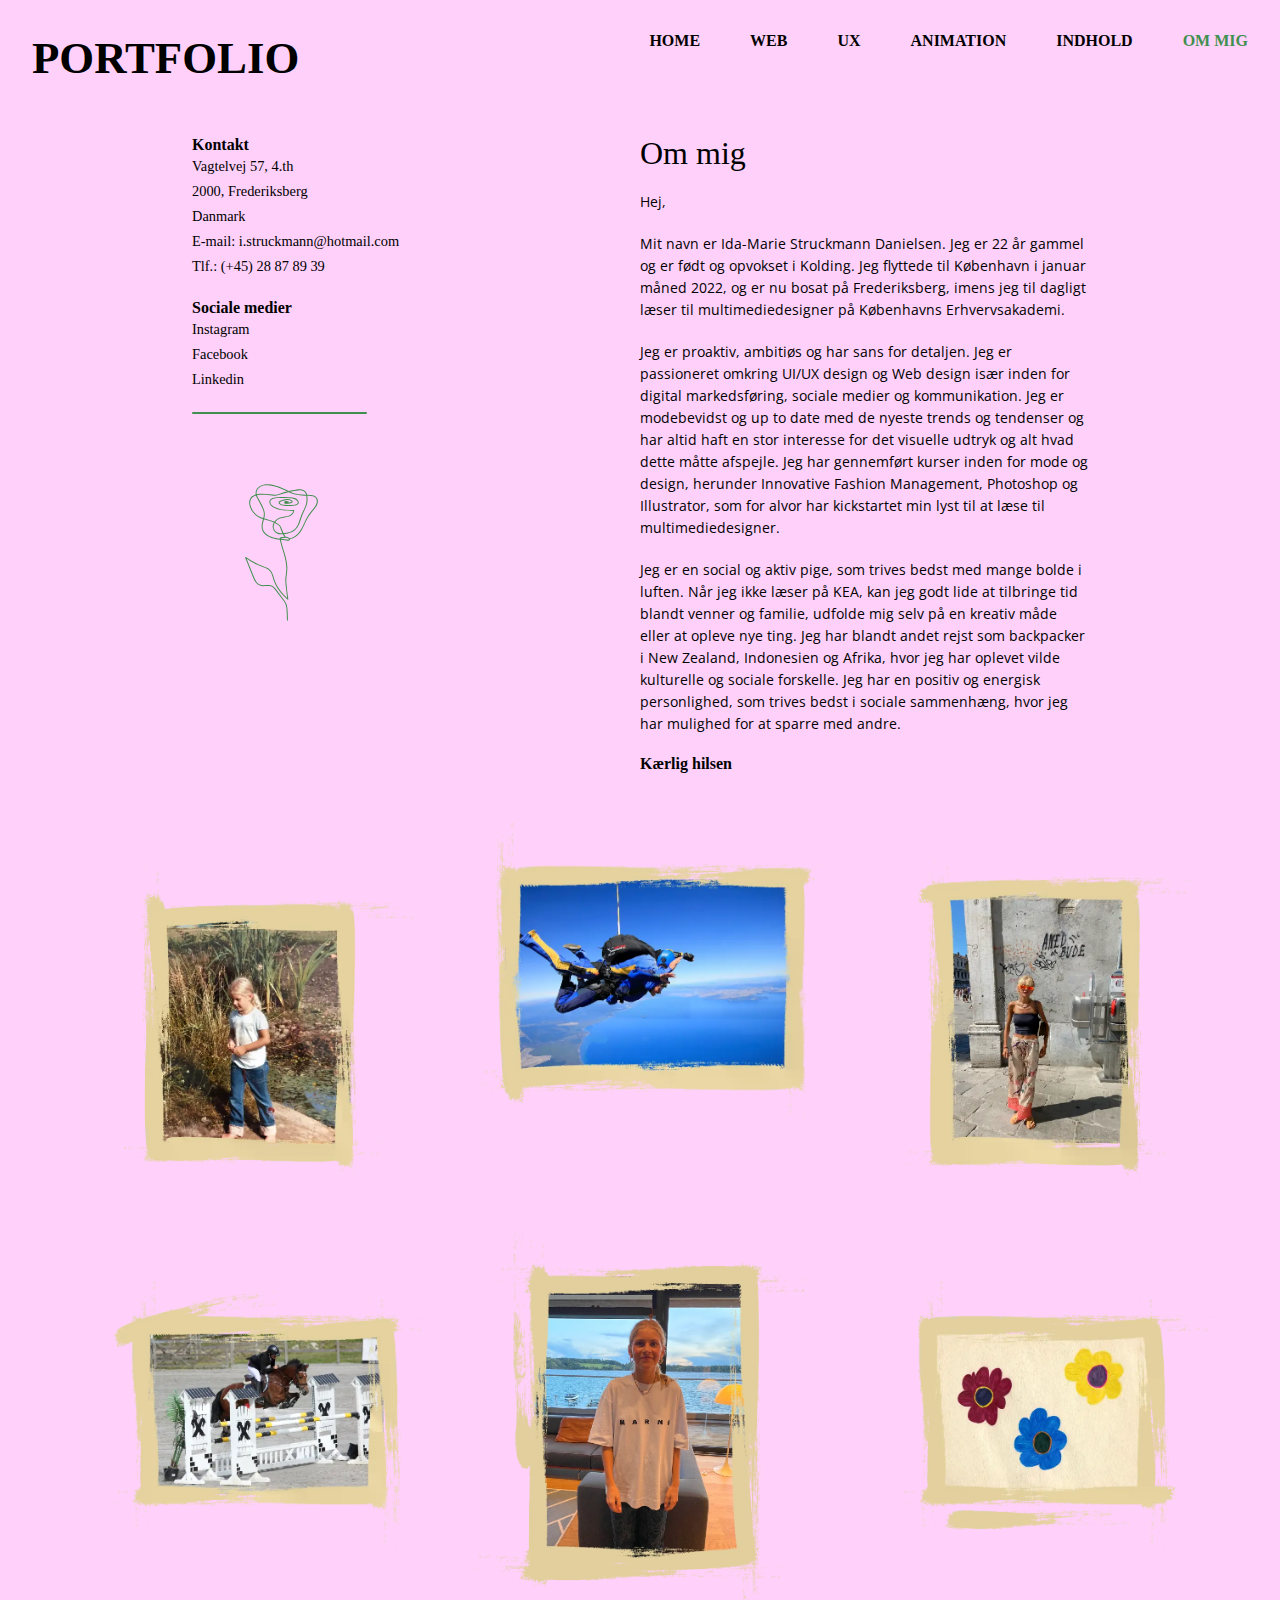
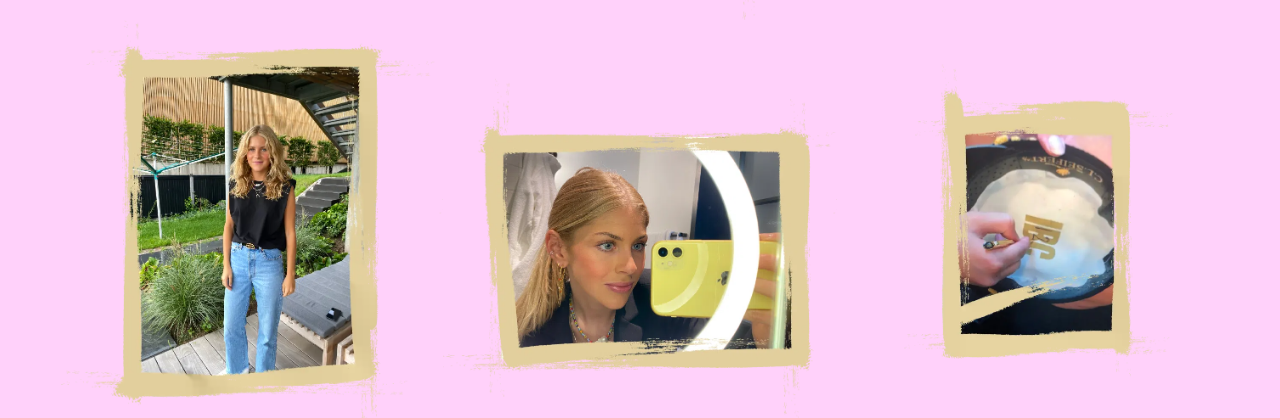
==== about.html @ a8d30352 "fredag aften" ====
<!DOCTYPE html>
<html lang="en">
  <head>
    <link rel="stylesheet" href="layout.css" />
    <meta charset="UTF-8" />
    <meta http-equiv="X-UA-Compatible" content="IE=edge" />
    <meta name="viewport" content="width=device-width, initial-scale=1.0" />
    <title>Portfolio</title>
    <link rel="icon" type="image/svg+xml" href="billeder/favicon.svg" />
    <link rel="preconnect" href="https://fonts.googleapis.com" />
    <link rel="preconnect" href="https://fonts.gstatic.com" crossorigin />
    <link href="https://fonts.googleapis.com/css2?family=Bad+Script&family=Coming+Soon&family=Open+Sans:wght@300;400;800&display=swap" rel="stylesheet" />
    <meta name="robots" content="noindex" />
  </head>
  <body class="baggrundsbillede">
    <header class="banner">
      <div class="logo">
        <a href="index.html">PORTFOLIO</a>
      </div>
      <nav class="main-menu">
        <button class="toggle-btn"><img src="billeder/burgermenu.svg" alt="burgermenu" /></button>
        <ul>
          <li class="active"><a href="index.html">HOME</a></li>
          <li><a href="web.html">WEB</a></li>
          <li><a href="ux.html">UX</a></li>
          <li><a href="animation.html">ANIMATION</a></li>
          <li><a href="indhold.html">INDHOLD</a></li>
          <li class="about"><a href="about.html">OM MIG</a></li>
        </ul>
      </nav>
    </header>
    <main>
      <div class="about_content">
        <div class="about-col">
          <h3>Kontakt</h3>
          <p>Vagtelvej 57, 4.th</p>
          <p>2000, Frederiksberg</p>
          <p>Danmark</p>
          <p>E-mail: i.struckmann@hotmail.com</p>
          <p>Tlf.: (+45) 28 87 89 39</p>
          <h3>Sociale medier</h3>
          <p class="sm"><a href="https://www.instagram.com/struckmann123/">Instagram</a></p>
          <p class="sm"><a href="https://www.facebook.com/idastruckmann">Facebook</a></p>
          <p class="sm"><a href="https://www.linkedin.com/in/ida-marie-struckmann-danielsen-393223113/">Linkedin</a></p>
          <div class="line2"></div>
          <img class="blomst" src="billeder/blomstsvg.svg" alt="flyver" />
        </div>
        <div class="col">
          <h1>Om mig</h1>
          <p>Hej,</p>
          <p>Mit navn er Ida-Marie Struckmann Danielsen. Jeg er 22 år gammel og er født og opvokset i Kolding. Jeg flyttede til København i januar måned 2022, og er nu bosat på Frederiksberg, imens jeg til dagligt læser til multimediedesigner på Københavns Erhvervsakademi.</p>
          <p>Jeg er proaktiv, ambitiøs og har sans for detaljen. Jeg er passioneret omkring UI/UX design og Web design især inden for digital markedsføring, sociale medier og kommunikation. Jeg er modebevidst og up to date med de nyeste trends og tendenser og har altid haft en stor interesse for det visuelle udtryk og alt hvad dette måtte afspejle. Jeg har gennemført kurser inden for mode og design, herunder Innovative Fashion Management, Photoshop og Illustrator, som for alvor har kickstartet min lyst til at læse til multimediedesigner.</p>
          <p>Jeg er en social og aktiv pige, som trives bedst med mange bolde i luften. Når jeg ikke læser på KEA, kan jeg godt lide at tilbringe tid blandt venner og familie, udfolde mig selv på en kreativ måde eller at opleve nye ting. Jeg har blandt andet rejst som backpacker i New Zealand, Indonesien og Afrika, hvor jeg har oplevet vilde kulturelle og sociale forskelle. Jeg har en positiv og energisk personlighed, som trives bedst i sociale sammenhæng, hvor jeg har mulighed for at sparre med andre.</p>
          <h3>Kærlig hilsen</h3>
        </div>
      </div>
      <div class="gallery">
        <img src="billeder/lille.webp" alt="flyver" />
        <img src="billeder/flyver.webp" alt="flyver" />
        <img src="billeder/venedig.webp" alt="flyver" />
        <img src="billeder/hest-1.webp" alt="flyver" />
        <img src="billeder/marni.webp" alt="flyver" />
        <img src="billeder/kreativ.webp" alt="flyver" />
        <img src="billeder/mig-1.webp" alt="flyver" />
        <img src="billeder/villa.webp" alt="flyver" />
        <img src="billeder/student.webp" alt="flyver" />
      </div>
    </main>
    <script src="script.js"></script>
  </body>
</html>
---- layout.css ----
* {
  all: unset;
  display: revert;
  cursor: revert;
  margin: 0;
  padding: 0;
  box-sizing: border-box;
}
@font-face {
  font-family: "Coming Soon", cursive;
  src: url(fonts/ComingSoon-Regular.ttf);
}
@font-face {
  font-family: "Bad Script", cursive;
  src: url(fonts/BadScript-Regular.ttf);
}
@font-face {
  font-family: "Open Sans", sans-serif;
  src: url(fonts/OpenSans-VariableFont_wdth\wght.ttf);
}
html {
  --primary-color: #ffd1fa;
  --secondary-color: #418f4e;
  --hover-color: #ff8c00;
}

h1 {
  font-family: "Coming Soon", cursive;
  font-size: 2rem;
  line-height: 35px;
  margin-bottom: 20px;
  margin-top: 20px;
}
h2 {
  margin-top: 10px;
  font-family: "Coming Soon", cursive;
  font-weight: 800;
  font-size: 1.2rem;
}
h3 {
  font-family: "Coming Soon", cursive;
  font-size: 1rem;
  font-weight: 600;
  margin-top: 20px;
}
p {
  font-family: open sans;
  font-size: 0.9rem;
  line-height: 22px;
  font-family: "Open Sans", sans-serif;
}
.link {
  font-family: "Coming Soon", cursive;
  font-size: 1rem;
  font-weight: 700;
  color: var(--secondary-color);
}
.line2 {
  background: var(--secondary-color);
  margin: 20px 0px 25px;
  width: 175px;
  height: 2px;
  border-radius: 1px;
}
.link a:hover {
  color: var(--hover-color);
  padding-left: 5px;
}

/*----------------------------- header --------------------------- */
a {
  text-decoration: none;
}
.sm a:hover {
  color: var(--hover-color);
  padding-left: 5px;
}
ul {
  list-style: none;
  color: black;
}

.logo {
  font-size: 2.8rem;
}

.banner {
  padding: 2rem;

  /* 1. Få elementerne til at stå ved siden af hinanden og brug justify-content til at skubbe dem væk fra hinanden */
  display: flex;
  flex-wrap: wrap;
  justify-content: space-between;
  color: black;
  font-family: "Coming Soon", cursive;
  font-weight: 800;
}

.logo a:hover {
  color: var(--hover-color);
  padding-left: 5px;
}
.main-menu ul li a:hover {
  color: var(--hover-color);
  padding-left: 5px;
}

.main-menu ul {
  list-style: none;
  padding: 0;

  /* 2. Få elementerne til at stå ved siden af hinanden */
  display: flex;
  gap: 50px;
  justify-content: end;
}

/* burgermenu */
.toggle-btn {
  background: transparent;
  border: none;
  min-width: 44px;
  min-height: 44px;
  font-size: 1.1rem;
  cursor: pointer;

  display: none; /* Skjul knappen som standard */
}
/* baggrunde */
.forsidebillede {
  /* background-color: #ffd1fa; */
  background-image: url(billeder/nybaggrund2.svg);
  background-size: cover;
  background-position: 50% 20%;
}
.baggrundsbillede {
  background-color: var(--primary-color);
  /* background-image: url(billeder/nybaggrund2.webp); */
  background-size: cover;
}
/*----------------------------- forside--------------------------- */
.forside-content {
  font-family: "Coming Soon", cursive;
  /* width: 100vw;
  height: 100vh; */
  /* background-image: url(flyver.JPG); */
  background-position: 63% 20%;
  background-size: cover;
  padding-top: 400px;
  padding-left: 20px;
}
.forside-content {
  color: black;
  text-align: left;
}
.forside-content h3 {
  font-size: 4vmin;
}
.line {
  width: 150px;
  height: 2px;
  background: var(--secondary-color);
  margin: 14px 0px 14px;
  border-radius: 3px;
}
.forside-content h2 {
  font-size: 7vmin;
}
.about {
  border-radius: 30px;
  color: var(--secondary-color);
  font-weight: bolder;
}

@media (max-width: 650px) {
  .toggle-btn {
    display: block; /* Vis knappen, når viewporten maksimalt er 600px */
  }

  .main-menu {
    display: contents; /* Fjern ".main-menu"-boksen fra ligningen, når viewporten maksimalt er 600px, men behold børnene, så disse deltager i flex-kontekten */
  }

  .main-menu ul {
    display: none; /* Fjern menu-listen som standard */
  }

  .main-menu.shown ul {
    /* Vis menu-listen, når klassen ".shown" er til stede */
    gap: 5px;
    border-top: 2px solid var(--secondary-color);
    padding-top: 1rem;
    display: flex;
    flex: 1 1 100%;
    flex-flow: column;
  }
}
/*----------------------------- om mig --------------------------- */

.about_content {
  display: grid;
  grid-template-columns: 1fr 1fr;
  max-width: 70%;
  margin: 0 auto;
  /* margin: 20px 500px 20px 400px; */
}

.about_content p {
  max-width: 60ch;
  margin-bottom: 20px;
}

.about-col p {
  margin-bottom: 0px;
  font-family: coming soon;
  font-size: 0.9rem;
  line-height: 25px;
}

img {
  width: 100%;
  height: auto;
  display: block;
  /* border-radius: 10px; */
  /* border: 7px solid white; */
}

/* om mig øverste tekst */
@media (max-width: 800px) {
  .about_content {
    display: grid;
    grid-template-columns: 1fr;
    gap: 1.5rem;
  }
  .about_grid {
    grid-column: 2/3;
  }
  .about_content h1 {
    font-size: 1.8rem;
    font-weight: 600;
  }
  .about_content p {
    font-size: 1rem;
    line-height: 25px;
  }
}

/*----------------------------- web side --------------------------- */
.web-container {
  display: grid;
  grid-template-columns: 1fr 2fr 1.2fr;
  gap: 50px;
}

.web-content {
  grid-column: 2/3;
}

.web-container p {
  margin-top: 20px;
}
.grid-container-web {
  position: absolute;
  justify-content: center;
  align-items: center;
  margin-top: 30px;
  padding-bottom: 70px;
  width: 100vw;
  display: grid;
  grid-template-columns: repeat(auto-fill, minmax(300px, 350px));
  gap: 30px;
}
.grid-container-web img {
  width: 300px;
  /* object-fit: cover; */
  object-position: center;
  border: 5px solid white;
}

@media (max-width: 900px) {
  .web-container {
    display: grid;
    grid-template-columns: 1fr;
    margin: auto 50px;
    line-height: 25px;
    gap: 30px;
  }
}

/*----------------------- UX galleri ------------------- */

.grid-container {
  position: absolute;
  justify-content: center;
  align-items: center;
  margin-top: 50px;
  padding-bottom: 70px;
  width: 100vw;
  display: grid;
  grid-template-columns: repeat(auto-fill, minmax(300px, 350px));
  column-gap: 30px;
  row-gap: 30px;
}
.grid-container img {
  width: 300px;
  height: 250px;
  /* object-fit: cover; */
  object-position: center;
  border: 5px solid white;
}

/*----------------------- om mig galleri ------------------- */

.gallery {
  grid-template-columns: 1fr 1fr 1fr;
  --row-height: 300px;
  box-sizing: border-box;
  display: grid;
  grid-template-columns: 1fr 1fr 1fr;
  margin-top: 50px;
  margin-left: 50px;
  margin-right: 50px;
}
.gallery > img {
  width: 100%;
  height: auto;
  /* object-fit: cover; */
}

/* billede galleri - alt under 800px */
@media screen and (max-width: 800px) {
  .gallery {
    grid-template-columns: 1fr;
    margin-bottom: 50px;
  }
}

/*----------------------- animation side  ------------------- */
.animation-container {
  display: grid;
  grid-template-columns: 1fr 2fr 1.2fr;
  gap: 50px;
}

.animation-content {
  grid-column: 2/3;
  margin-bottom: 25px;
}

.animation-content img {
  margin-top: 25px;
  border: 5px solid white;
}
.animation-container p {
  margin-top: 15px;
}

@media (max-width: 900px) {
  .animation-container {
    display: grid;
    grid-template-columns: 1fr;
    margin: auto 30px;
    line-height: 25px;
    gap: 30px;
  }
}

/*------------------------------ footer  ------------------------- */
.footer-basic {
  padding: 20px 0;
}

.footer-basic .copyright {
  margin-top: 15px;
  text-align: center;
  font-size: 13px;
  color: rgb(0, 0, 0);
  margin-bottom: 0;
}

.blomst {
  width: 40%;
  aspect-ratio: 4/5;
}

/* #blomst_container {
  width: 20%;
  aspect-ratio: 4/5;
  position: absolute;
  top: 200px;
  left: 392px;
}
#blomst_sprite {
  background-image: url(billeder/favicon1.svg);
  background-size: cover;
  width: 100%;
  height: 100%;
}
.rotation {
  animation-name: rotation_kf;
  animation-duration: 25s;
  animation-iteration-count: infinite;
  animation-timing-function: linear;
}
@keyframes rotation_kf {
  0% {
    transform: rotate(0deg);
  }
  100% {
    transform: rotate(360deg);
  }
} */
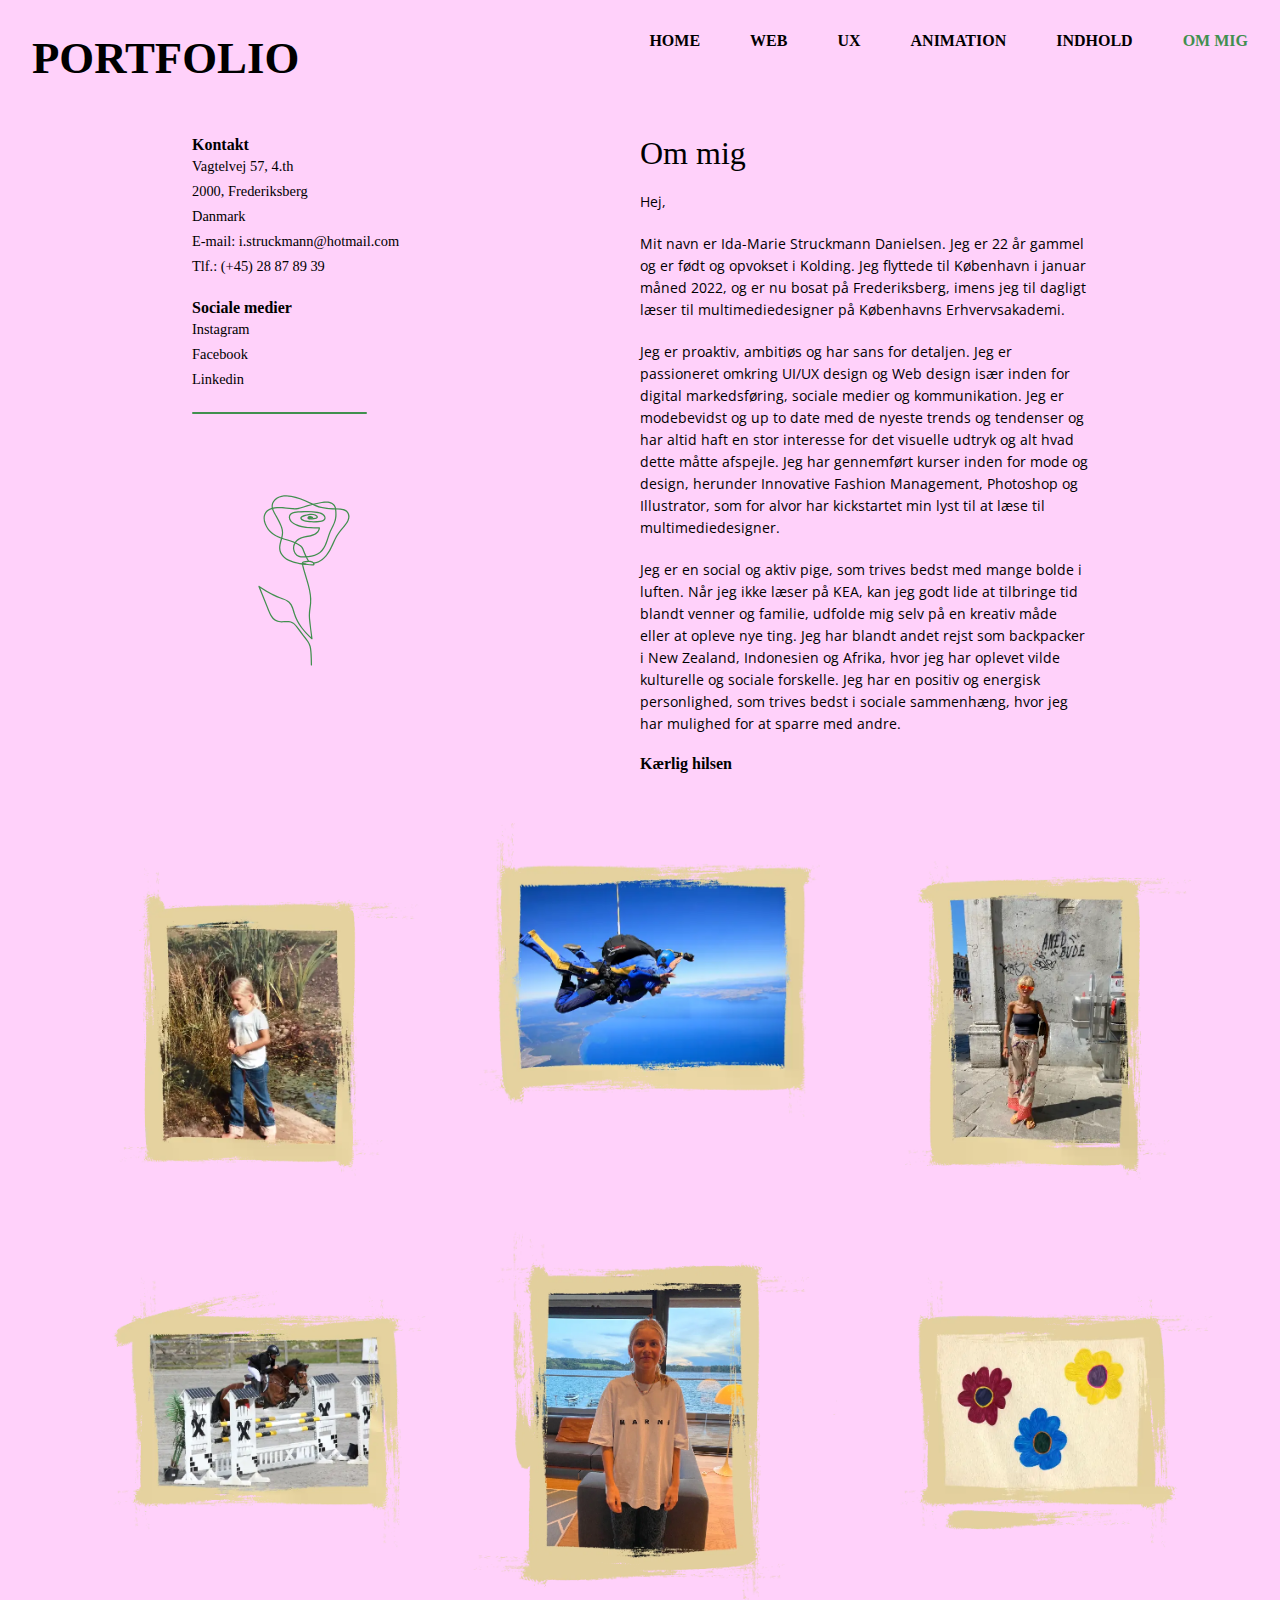
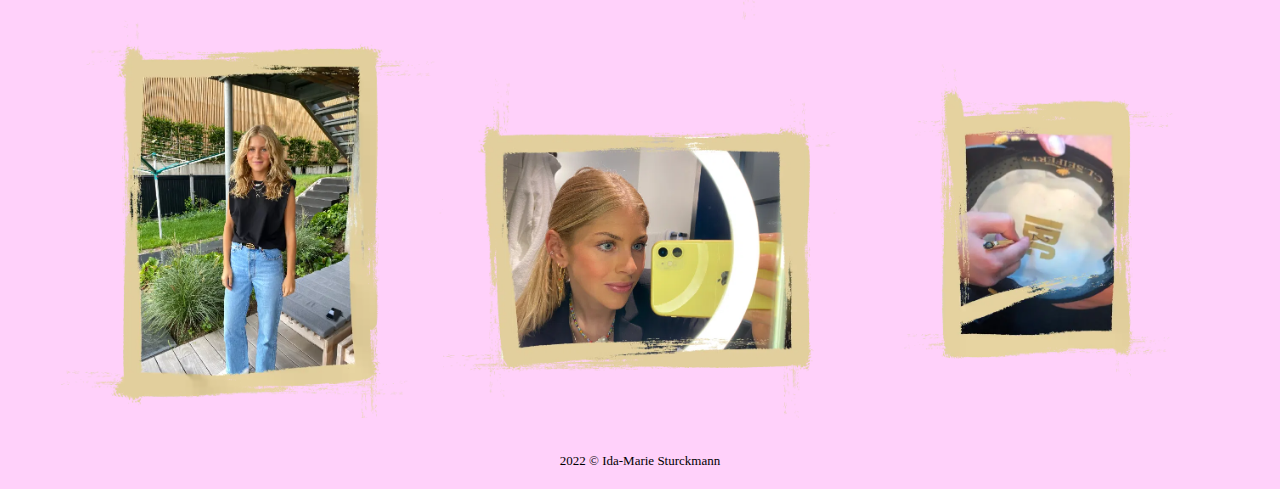
==== commit fc74b765: "lørdag middag" ====
--- a/about.html
+++ b/about.html
@@ -1,5 +1,5 @@
 <!DOCTYPE html>
-<html lang="en">
+<html lang="da">
   <head>
     <link rel="stylesheet" href="layout.css" />
     <meta charset="UTF-8" />
@@ -43,7 +43,7 @@
           <p class="sm"><a href="https://www.facebook.com/idastruckmann">Facebook</a></p>
           <p class="sm"><a href="https://www.linkedin.com/in/ida-marie-struckmann-danielsen-393223113/">Linkedin</a></p>
           <div class="line2"></div>
-          <img class="blomst" src="billeder/blomstsvg.svg" alt="flyver" />
+          <img class="blomst" src="billeder/blomstsvg.svg" alt="tegnet grøn rose" />
         </div>
         <div class="col">
           <h1>Om mig</h1>
@@ -66,6 +66,7 @@
         <img src="billeder/student.webp" alt="flyver" />
       </div>
     </main>
+    <footer>2022 © Ida-Marie Sturckmann</footer>
     <script src="script.js"></script>
   </body>
 </html>
--- a/layout.css
+++ b/layout.css
@@ -102,7 +102,7 @@
 }
 .main-menu ul li a:hover {
   color: var(--hover-color);
-  padding-left: 5px;
+  text-decoration: underline;
 }
 
 .main-menu ul {
@@ -259,8 +259,14 @@
 .web-container p {
   margin-top: 20px;
 }
+
+.web-content img {
+  border: 7px solid white;
+  margin-top: 30px;
+}
+
 .grid-container-web {
-  position: absolute;
+  /* position: absolute; */
   justify-content: center;
   align-items: center;
   margin-top: 30px;
@@ -366,11 +372,8 @@
 }
 
 /*------------------------------ footer  ------------------------- */
-.footer-basic {
+footer {
   padding: 20px 0;
-}
-
-.footer-basic .copyright {
   margin-top: 15px;
   text-align: center;
   font-size: 13px;
@@ -379,8 +382,7 @@
 }
 
 .blomst {
-  width: 40%;
-  aspect-ratio: 4/5;
+  width: 50%;
 }
 
 /* #blomst_container {
@@ -410,3 +412,17 @@
     transform: rotate(360deg);
   }
 } */
+figure {
+  display: flex;
+  flex-flow: column;
+  padding: 5px;
+  margin: auto;
+}
+
+figcaption {
+  background-color: white;
+  color: black;
+  font: italic smaller sans-serif;
+  padding: 5px;
+  text-align: center;
+}
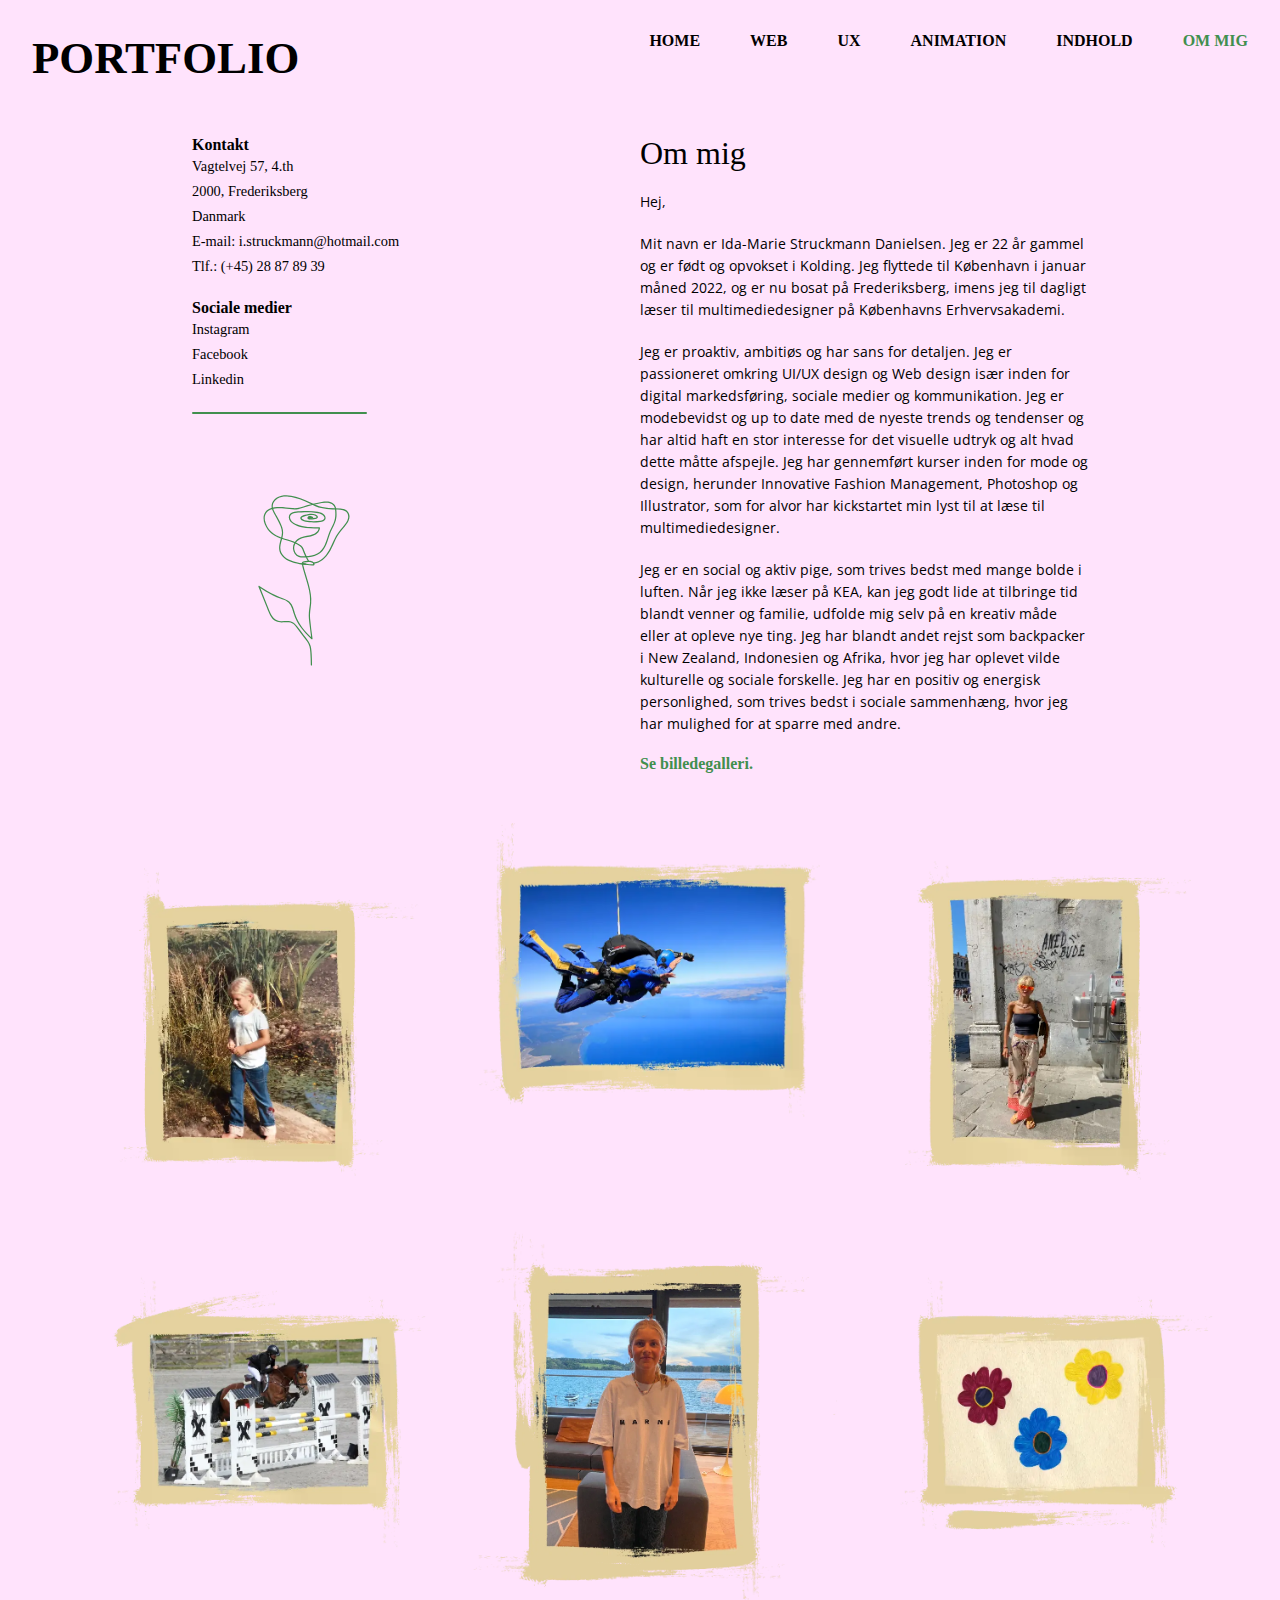
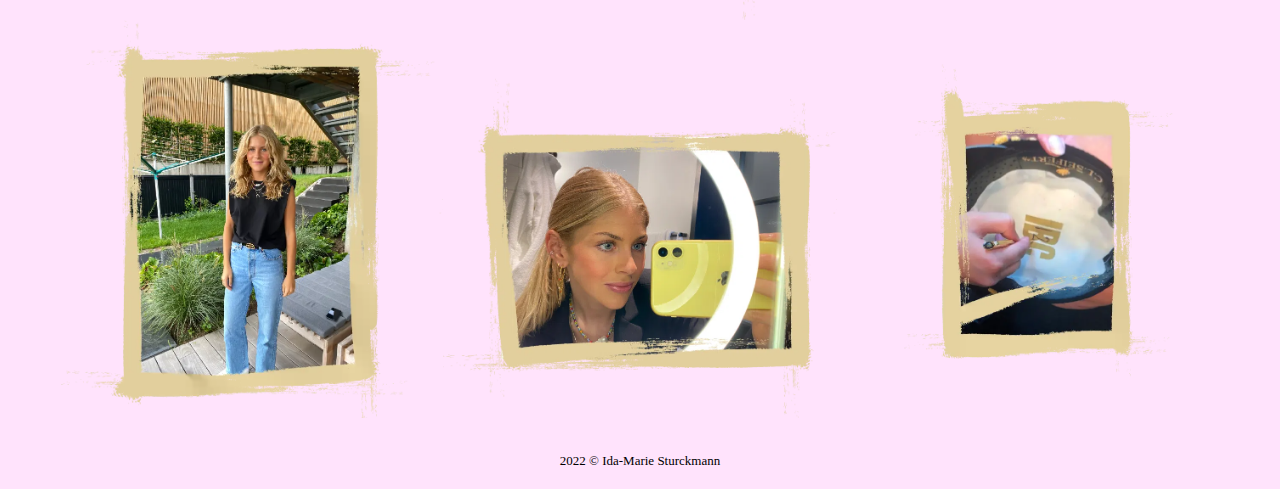
==== commit 6d5f1ab9: "søndag aften" ====
--- a/about.html
+++ b/about.html
@@ -51,20 +51,23 @@
           <p>Mit navn er Ida-Marie Struckmann Danielsen. Jeg er 22 år gammel og er født og opvokset i Kolding. Jeg flyttede til København i januar måned 2022, og er nu bosat på Frederiksberg, imens jeg til dagligt læser til multimediedesigner på Københavns Erhvervsakademi.</p>
           <p>Jeg er proaktiv, ambitiøs og har sans for detaljen. Jeg er passioneret omkring UI/UX design og Web design især inden for digital markedsføring, sociale medier og kommunikation. Jeg er modebevidst og up to date med de nyeste trends og tendenser og har altid haft en stor interesse for det visuelle udtryk og alt hvad dette måtte afspejle. Jeg har gennemført kurser inden for mode og design, herunder Innovative Fashion Management, Photoshop og Illustrator, som for alvor har kickstartet min lyst til at læse til multimediedesigner.</p>
           <p>Jeg er en social og aktiv pige, som trives bedst med mange bolde i luften. Når jeg ikke læser på KEA, kan jeg godt lide at tilbringe tid blandt venner og familie, udfolde mig selv på en kreativ måde eller at opleve nye ting. Jeg har blandt andet rejst som backpacker i New Zealand, Indonesien og Afrika, hvor jeg har oplevet vilde kulturelle og sociale forskelle. Jeg har en positiv og energisk personlighed, som trives bedst i sociale sammenhæng, hvor jeg har mulighed for at sparre med andre.</p>
-          <h3>Kærlig hilsen</h3>
+
+          <a href="#gallery_example"><h3 class="link">Se billedegalleri.</h3></a>
         </div>
       </div>
-      <div class="gallery">
-        <img src="billeder/lille.webp" alt="flyver" />
-        <img src="billeder/flyver.webp" alt="flyver" />
-        <img src="billeder/venedig.webp" alt="flyver" />
-        <img src="billeder/hest-1.webp" alt="flyver" />
-        <img src="billeder/marni.webp" alt="flyver" />
-        <img src="billeder/kreativ.webp" alt="flyver" />
-        <img src="billeder/mig-1.webp" alt="flyver" />
-        <img src="billeder/villa.webp" alt="flyver" />
-        <img src="billeder/student.webp" alt="flyver" />
-      </div>
+      <a id="gallery_example">
+        <div class="gallery">
+          <img src="billeder/lille.webp" alt="flyver" />
+          <img src="billeder/flyver.webp" alt="flyver" />
+          <img src="billeder/venedig.webp" alt="flyver" />
+          <img src="billeder/hest-1.webp" alt="flyver" />
+          <img src="billeder/marni.webp" alt="flyver" />
+          <img src="billeder/kreativ.webp" alt="flyver" />
+          <img src="billeder/mig-1.webp" alt="flyver" />
+          <img src="billeder/villa.webp" alt="flyver" />
+          <img src="billeder/student.webp" alt="flyver" />
+        </div>
+      </a>
     </main>
     <footer>2022 © Ida-Marie Sturckmann</footer>
     <script src="script.js"></script>
--- a/layout.css
+++ b/layout.css
@@ -19,7 +19,7 @@
   src: url(fonts/OpenSans-VariableFont_wdth\wght.ttf);
 }
 html {
-  --primary-color: #ffd1fa;
+  --primary-color: #ffe3fc;
   --secondary-color: #418f4e;
   --hover-color: #ff8c00;
 }
@@ -64,7 +64,7 @@
 }
 .link a:hover {
   color: var(--hover-color);
-  padding-left: 5px;
+  font-size: 1.1rem;
 }
 
 /*----------------------------- header --------------------------- */
@@ -96,19 +96,22 @@
   font-weight: 800;
 }
 
+.about:hover {
+  color: var(--hover-color);
+  font-size: 1.1rem;
+}
 .logo a:hover {
   color: var(--hover-color);
   padding-left: 5px;
 }
 .main-menu ul li a:hover {
   color: var(--hover-color);
-  text-decoration: underline;
+  font-size: 1.1rem;
 }
 
 .main-menu ul {
   list-style: none;
   padding: 0;
-
   /* 2. Få elementerne til at stå ved siden af hinanden */
   display: flex;
   gap: 50px;
@@ -123,13 +126,12 @@
   min-height: 44px;
   font-size: 1.1rem;
   cursor: pointer;
-
   display: none; /* Skjul knappen som standard */
 }
-/* baggrunde */
+/* ------------baggrunde-------------------- */
 .forsidebillede {
   /* background-color: #ffd1fa; */
-  background-image: url(billeder/nybaggrund2.svg);
+  background-image: url(billeder/SVG/nyforsidebillede2.svg);
   background-size: cover;
   background-position: 50% 20%;
 }
@@ -138,6 +140,22 @@
   /* background-image: url(billeder/nybaggrund2.webp); */
   background-size: cover;
 }
+
+figure {
+  display: flex;
+  flex-flow: column;
+  padding: 5px;
+  margin: auto;
+}
+
+figcaption {
+  background-color: white;
+  color: black;
+  font: italic smaller sans-serif;
+  padding: 5px;
+  text-align: center;
+}
+
 /*----------------------------- forside--------------------------- */
 .forside-content {
   font-family: "Coming Soon", cursive;
@@ -158,7 +176,7 @@
 }
 .line {
   width: 150px;
-  height: 2px;
+  height: 3px;
   background: var(--secondary-color);
   margin: 14px 0px 14px;
   border-radius: 3px;
@@ -195,55 +213,6 @@
     flex-flow: column;
   }
 }
-/*----------------------------- om mig --------------------------- */
-
-.about_content {
-  display: grid;
-  grid-template-columns: 1fr 1fr;
-  max-width: 70%;
-  margin: 0 auto;
-  /* margin: 20px 500px 20px 400px; */
-}
-
-.about_content p {
-  max-width: 60ch;
-  margin-bottom: 20px;
-}
-
-.about-col p {
-  margin-bottom: 0px;
-  font-family: coming soon;
-  font-size: 0.9rem;
-  line-height: 25px;
-}
-
-img {
-  width: 100%;
-  height: auto;
-  display: block;
-  /* border-radius: 10px; */
-  /* border: 7px solid white; */
-}
-
-/* om mig øverste tekst */
-@media (max-width: 800px) {
-  .about_content {
-    display: grid;
-    grid-template-columns: 1fr;
-    gap: 1.5rem;
-  }
-  .about_grid {
-    grid-column: 2/3;
-  }
-  .about_content h1 {
-    font-size: 1.8rem;
-    font-weight: 600;
-  }
-  .about_content p {
-    font-size: 1rem;
-    line-height: 25px;
-  }
-}
 
 /*----------------------------- web side --------------------------- */
 .web-container {
@@ -258,6 +227,7 @@
 
 .web-container p {
   margin-top: 20px;
+  /* max-width: 65ch; */
 }
 
 .web-content img {
@@ -273,17 +243,17 @@
   padding-bottom: 70px;
   width: 100vw;
   display: grid;
-  grid-template-columns: repeat(auto-fill, minmax(300px, 350px));
-  gap: 30px;
+  grid-template-columns: repeat(auto-fill, minmax(300px, 450px));
+  row-gap: 30px;
 }
 .grid-container-web img {
-  width: 300px;
+  width: 400px;
   /* object-fit: cover; */
   object-position: center;
   border: 5px solid white;
 }
 
-@media (max-width: 900px) {
+@media (max-width: 800px) {
   .web-container {
     display: grid;
     grid-template-columns: 1fr;
@@ -295,15 +265,46 @@
 
 /*----------------------- UX galleri ------------------- */
 
+.ux_container {
+  display: grid;
+  grid-template-columns: 1fr 1fr;
+  gap: 30px;
+  padding: 0px 100px 0px 95px;
+}
+
+.ux_container h1 {
+  margin-bottom: -30px;
+}
+
+.ux_container p {
+  margin-top: 20px;
+  max-width: 60ch;
+}
+
+@media (max-width: 800px) {
+  .ux_container {
+    display: grid;
+    grid-template-columns: 1fr;
+    line-height: 25px;
+  }
+  .ux_container p {
+    margin-top: 10px;
+    margin-top: 10px;
+    max-width: 60ch;
+  }
+  .item4 {
+    margin-top: -20px;
+  }
+}
+/* billeder UX */
 .grid-container {
-  position: absolute;
   justify-content: center;
   align-items: center;
   margin-top: 50px;
   padding-bottom: 70px;
   width: 100vw;
   display: grid;
-  grid-template-columns: repeat(auto-fill, minmax(300px, 350px));
+  grid-template-columns: repeat(auto-fill, minmax(300px, 450px));
   column-gap: 30px;
   row-gap: 30px;
 }
@@ -315,14 +316,124 @@
   border: 5px solid white;
 }
 
-/*----------------------- om mig galleri ------------------- */
+/*----------------------- animation side  ------------------- */
+.animation-container {
+  display: grid;
+  grid-template-columns: 1fr 2fr 1.2fr;
+  gap: 50px;
+}
+
+.animation-content {
+  grid-column: 2/3;
+  margin-bottom: 25px;
+}
+
+.animation-content img {
+  margin-top: 25px;
+  border: 5px solid white;
+}
+.animation-container p {
+  margin-top: 20px;
+  max-width: 65ch;
+}
+
+@media (max-width: 800px) {
+  .animation-container {
+    display: grid;
+    grid-template-columns: 1fr;
+    margin: auto 50px;
+    line-height: 25px;
+    gap: 30px;
+  }
+}
+
+/*------------------------------ indhold  ------------------------- */
+.indhold_container {
+  display: grid;
+  grid-template-columns: 1fr 1fr;
+  gap: 30px;
+  padding: 0px 100px 0px 95px;
+}
+
+.indhold_container h1 {
+  margin-bottom: -30px;
+}
+
+.indhold_container p {
+  margin-top: 20px;
+  max-width: 60ch;
+}
+
+@media (max-width: 800px) {
+  .indhold_container {
+    display: grid;
+    grid-template-columns: 1fr;
+    line-height: 25px;
+  }
+  .indhold_container p {
+    margin-top: 10px;
+    margin-top: 10px;
+    max-width: 60ch;
+  }
+  .grid4 {
+    margin-top: -20px;
+  }
+}
+
+/*----------------------------- om mig --------------------------- */
+
+.about_content {
+  display: grid;
+  grid-template-columns: 1fr 1fr;
+  max-width: 70%;
+  margin: 0 auto;
+  /* margin: 20px 500px 20px 400px; */
+}
+
+.about_content p {
+  max-width: 60ch;
+  margin-bottom: 20px;
+}
+
+.about-col p {
+  margin-bottom: 0px;
+  font-family: coming soon;
+  font-size: 0.9rem;
+  line-height: 25px;
+}
+
+img {
+  width: 100%;
+  height: auto;
+  display: block;
+}
+
+/* om mig øverste tekst */
+@media (max-width: 800px) {
+  .about_content {
+    display: grid;
+    grid-template-columns: 1fr;
+    gap: 1.5rem;
+  }
+  .about_grid {
+    grid-column: 2/3;
+  }
+  .about_content h1 {
+    font-size: 1.8rem;
+    font-weight: 600;
+  }
+  .about_content p {
+    font-size: 1rem;
+    line-height: 25px;
+  }
+}
+/*om mig galleri*/
 
 .gallery {
   grid-template-columns: 1fr 1fr 1fr;
   --row-height: 300px;
   box-sizing: border-box;
   display: grid;
-  grid-template-columns: 1fr 1fr 1fr;
   margin-top: 50px;
   margin-left: 50px;
   margin-right: 50px;
@@ -338,36 +449,6 @@
   .gallery {
     grid-template-columns: 1fr;
     margin-bottom: 50px;
-  }
-}
-
-/*----------------------- animation side  ------------------- */
-.animation-container {
-  display: grid;
-  grid-template-columns: 1fr 2fr 1.2fr;
-  gap: 50px;
-}
-
-.animation-content {
-  grid-column: 2/3;
-  margin-bottom: 25px;
-}
-
-.animation-content img {
-  margin-top: 25px;
-  border: 5px solid white;
-}
-.animation-container p {
-  margin-top: 15px;
-}
-
-@media (max-width: 900px) {
-  .animation-container {
-    display: grid;
-    grid-template-columns: 1fr;
-    margin: auto 30px;
-    line-height: 25px;
-    gap: 30px;
   }
 }
 
@@ -412,17 +493,3 @@
     transform: rotate(360deg);
   }
 } */
-figure {
-  display: flex;
-  flex-flow: column;
-  padding: 5px;
-  margin: auto;
-}
-
-figcaption {
-  background-color: white;
-  color: black;
-  font: italic smaller sans-serif;
-  padding: 5px;
-  text-align: center;
-}
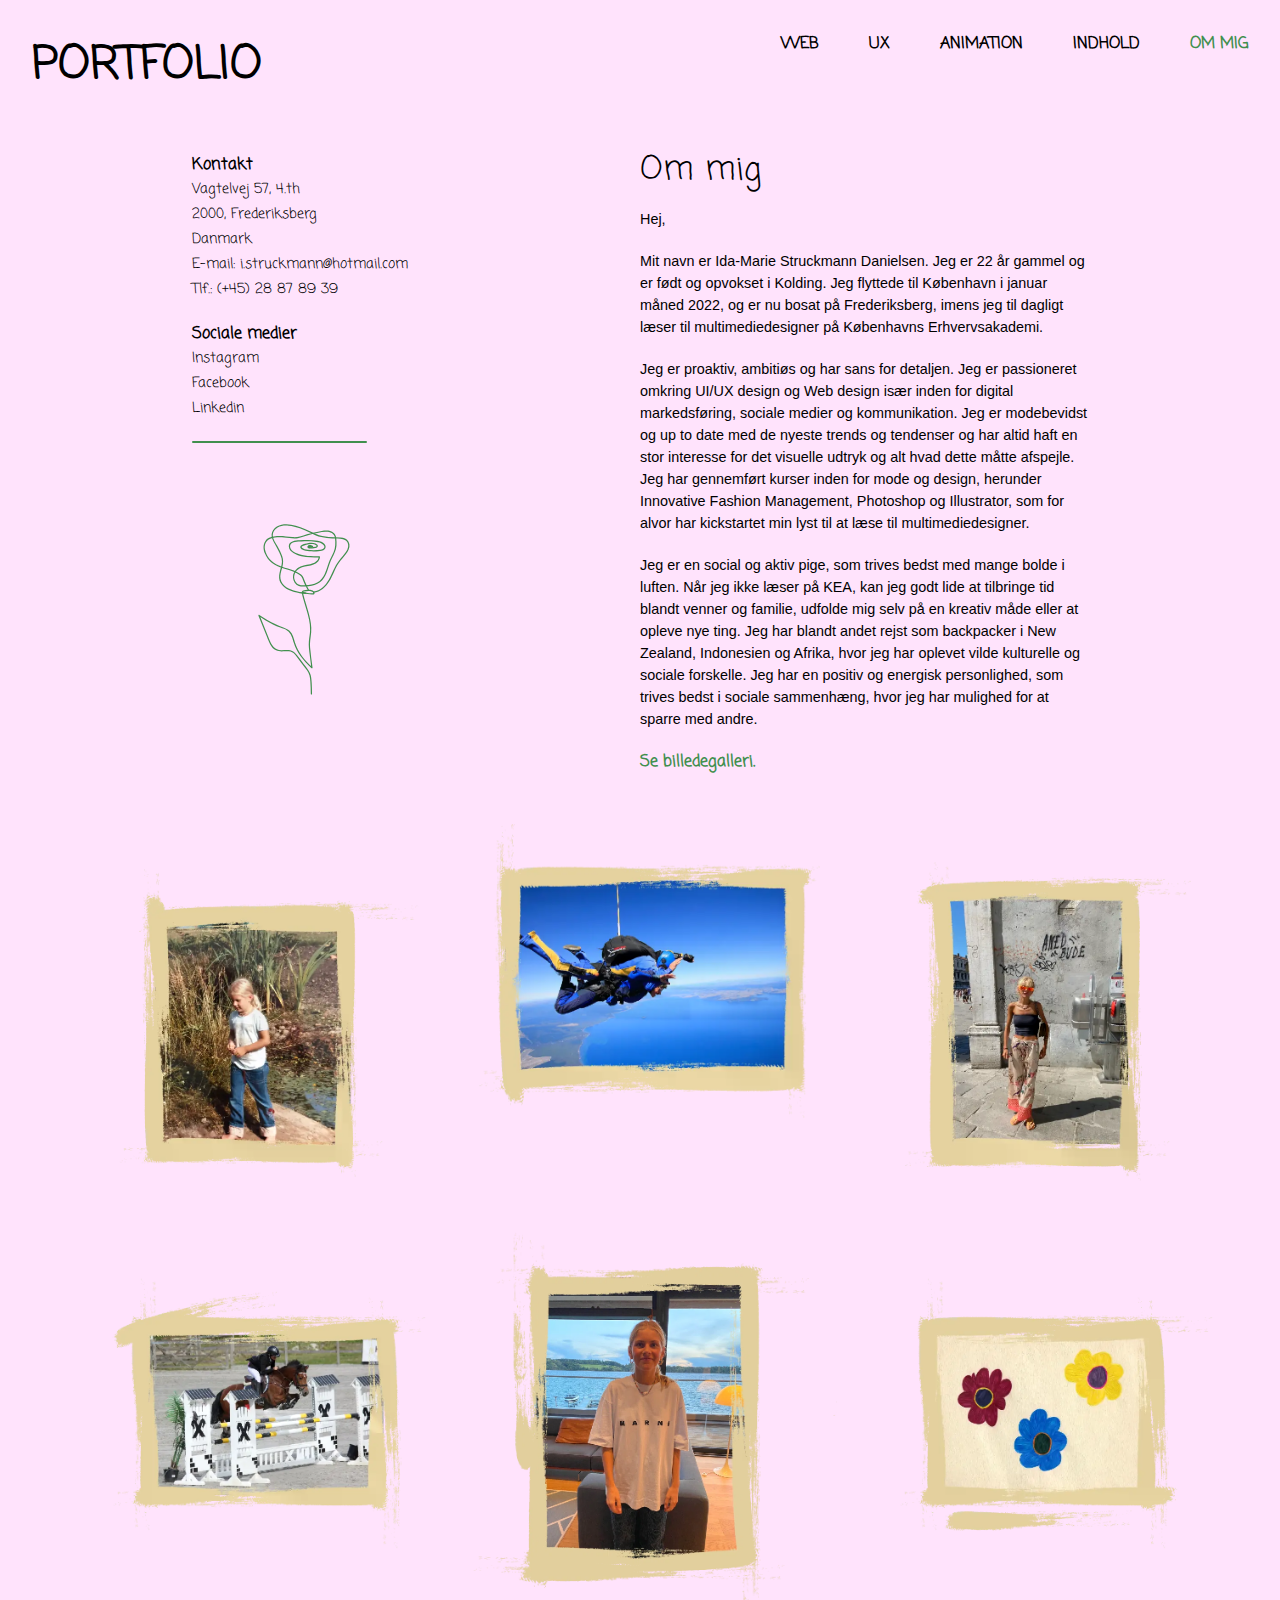
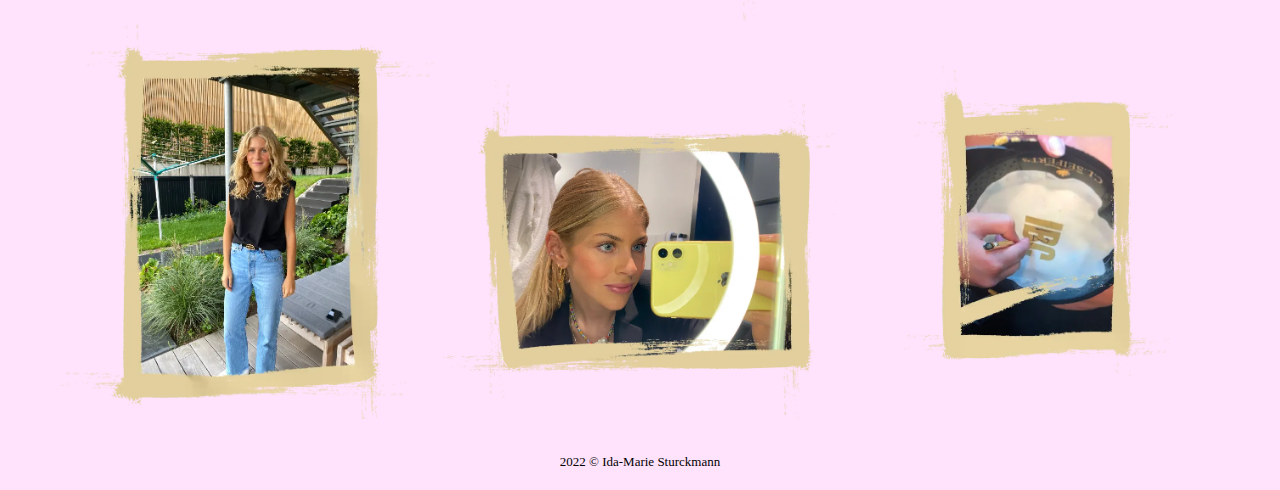
==== commit 98a72a67: "mandag eftermiddag" ====
--- a/about.html
+++ b/about.html
@@ -5,7 +5,7 @@
     <meta charset="UTF-8" />
     <meta http-equiv="X-UA-Compatible" content="IE=edge" />
     <meta name="viewport" content="width=device-width, initial-scale=1.0" />
-    <title>Portfolio</title>
+    <title>Om mig</title>
     <link rel="icon" type="image/svg+xml" href="billeder/favicon.svg" />
     <link rel="preconnect" href="https://fonts.googleapis.com" />
     <link rel="preconnect" href="https://fonts.gstatic.com" crossorigin />
@@ -20,7 +20,6 @@
       <nav class="main-menu">
         <button class="toggle-btn"><img src="billeder/burgermenu.svg" alt="burgermenu" /></button>
         <ul>
-          <li class="active"><a href="index.html">HOME</a></li>
           <li><a href="web.html">WEB</a></li>
           <li><a href="ux.html">UX</a></li>
           <li><a href="animation.html">ANIMATION</a></li>
--- a/layout.css
+++ b/layout.css
@@ -7,15 +7,15 @@
   box-sizing: border-box;
 }
 @font-face {
-  font-family: "Coming Soon", cursive;
+  font-family: "Coming Soon";
   src: url(fonts/ComingSoon-Regular.ttf);
 }
 @font-face {
-  font-family: "Bad Script", cursive;
+  font-family: "Bad Script";
   src: url(fonts/BadScript-Regular.ttf);
 }
 @font-face {
-  font-family: "Open Sans", sans-serif;
+  font-family: "Open Sans";
   src: url(fonts/OpenSans-VariableFont_wdth\wght.ttf);
 }
 html {
@@ -65,6 +65,11 @@
 .link a:hover {
   color: var(--hover-color);
   font-size: 1.1rem;
+}
+img {
+  width: 100%;
+  height: auto;
+  display: block;
 }
 
 /*----------------------------- header --------------------------- */
@@ -128,6 +133,7 @@
   cursor: pointer;
   display: none; /* Skjul knappen som standard */
 }
+
 /* ------------baggrunde-------------------- */
 .forsidebillede {
   /* background-color: #ffd1fa; */
@@ -253,13 +259,15 @@
   border: 5px solid white;
 }
 
-@media (max-width: 800px) {
+@media (max-width: 700px) {
   .web-container {
-    display: grid;
-    grid-template-columns: 1fr;
-    margin: auto 50px;
-    line-height: 25px;
-    gap: 30px;
+    grid-template-columns: 1fr;
+    line-height: 25px;
+    margin-left: 0px;
+    padding: 0px 50px 0px 50px;
+  }
+  .web-content {
+    grid-column: unset;
   }
 }
 
@@ -270,6 +278,7 @@
   grid-template-columns: 1fr 1fr;
   gap: 30px;
   padding: 0px 100px 0px 95px;
+  margin-left: 80px;
 }
 
 .ux_container h1 {
@@ -280,12 +289,25 @@
   margin-top: 20px;
   max-width: 60ch;
 }
-
-@media (max-width: 800px) {
+@media (max-width: 950px) {
   .ux_container {
     display: grid;
-    grid-template-columns: 1fr;
-    line-height: 25px;
+    grid-template-columns: 1fr 1fr;
+    line-height: 25px;
+    margin-left: 10px;
+  }
+  .ux_container p {
+    margin-top: 10px;
+  }
+}
+
+@media (max-width: 700px) {
+  .ux_container {
+    display: grid;
+    grid-template-columns: 1fr;
+    line-height: 25px;
+    margin-left: 0px;
+    padding: 0px 50px 0px 50px;
   }
   .ux_container p {
     margin-top: 10px;
@@ -319,31 +341,54 @@
 /*----------------------- animation side  ------------------- */
 .animation-container {
   display: grid;
-  grid-template-columns: 1fr 2fr 1.2fr;
-  gap: 50px;
+  grid-template-columns: 1fr 1fr;
+  gap: 30px;
+  padding: 0px 100px 0px 95px;
+  margin-left: 80px;
+}
+.animation-container h1 {
+  margin-bottom: -30px;
 }
 
 .animation-content {
-  grid-column: 2/3;
+  /* grid-column: 2/3; */
   margin-bottom: 25px;
 }
 
-.animation-content img {
-  margin-top: 25px;
-  border: 5px solid white;
-}
 .animation-container p {
   margin-top: 20px;
   max-width: 65ch;
 }
-
-@media (max-width: 800px) {
+.animation-content4 img {
+  margin-top: 25px;
+  border: 5px solid white;
+}
+@media (max-width: 950px) {
   .animation-container {
     display: grid;
-    grid-template-columns: 1fr;
-    margin: auto 50px;
-    line-height: 25px;
-    gap: 30px;
+    grid-template-columns: 1fr 1fr;
+    line-height: 25px;
+    margin-left: 10px;
+  }
+  .animation-container p {
+    margin-top: 10px;
+  }
+}
+
+@media (max-width: 700px) {
+  .animation-container {
+    display: grid;
+    grid-template-columns: 1fr;
+    line-height: 25px;
+    margin-left: 0px;
+    padding: 0px 50px 0px 50px;
+  }
+  .animation-container p {
+    margin-top: 10px;
+    max-width: 60ch;
+  }
+  .animation-content4 {
+    margin-top: -20px;
   }
 }
 
@@ -353,6 +398,7 @@
   grid-template-columns: 1fr 1fr;
   gap: 30px;
   padding: 0px 100px 0px 95px;
+  margin-left: 80px;
 }
 
 .indhold_container h1 {
@@ -363,20 +409,57 @@
   margin-top: 20px;
   max-width: 60ch;
 }
-
-@media (max-width: 800px) {
+/* ipad */
+@media (max-width: 950px) {
   .indhold_container {
     display: grid;
-    grid-template-columns: 1fr;
-    line-height: 25px;
+    grid-template-columns: 1fr 1fr;
+    line-height: 25px;
+    margin-left: 10px;
   }
   .indhold_container p {
     margin-top: 10px;
+    margin-top: 10px;
+  }
+}
+/* mobil version */
+@media (max-width: 700px) {
+  .indhold_container {
+    display: grid;
+    grid-template-columns: 1fr;
+    line-height: 25px;
+    margin-left: 0px;
+    padding: 0px 50px 0px 50px;
+  }
+  .indhold_container p {
     margin-top: 10px;
     max-width: 60ch;
   }
   .grid4 {
     margin-top: -20px;
+  }
+}
+.grid-container-indhold {
+  display: grid;
+  grid-template-columns: 1fr 1fr;
+  gap: 30px;
+  padding: 0px 100px 0px 95px;
+  margin-left: 80px;
+  margin-top: 50px;
+}
+.grid-container-indhold img {
+  min-width: 300px;
+  object-position: center;
+  border: 5px solid white;
+}
+
+@media (max-width: 950px) {
+  .grid-container-indhold {
+    display: grid;
+    grid-template-columns: 1fr;
+    margin: 0px;
+    padding: 50px;
+    gap: 30px;
   }
 }
 
@@ -400,12 +483,6 @@
   font-family: coming soon;
   font-size: 0.9rem;
   line-height: 25px;
-}
-
-img {
-  width: 100%;
-  height: auto;
-  display: block;
 }
 
 /* om mig øverste tekst */
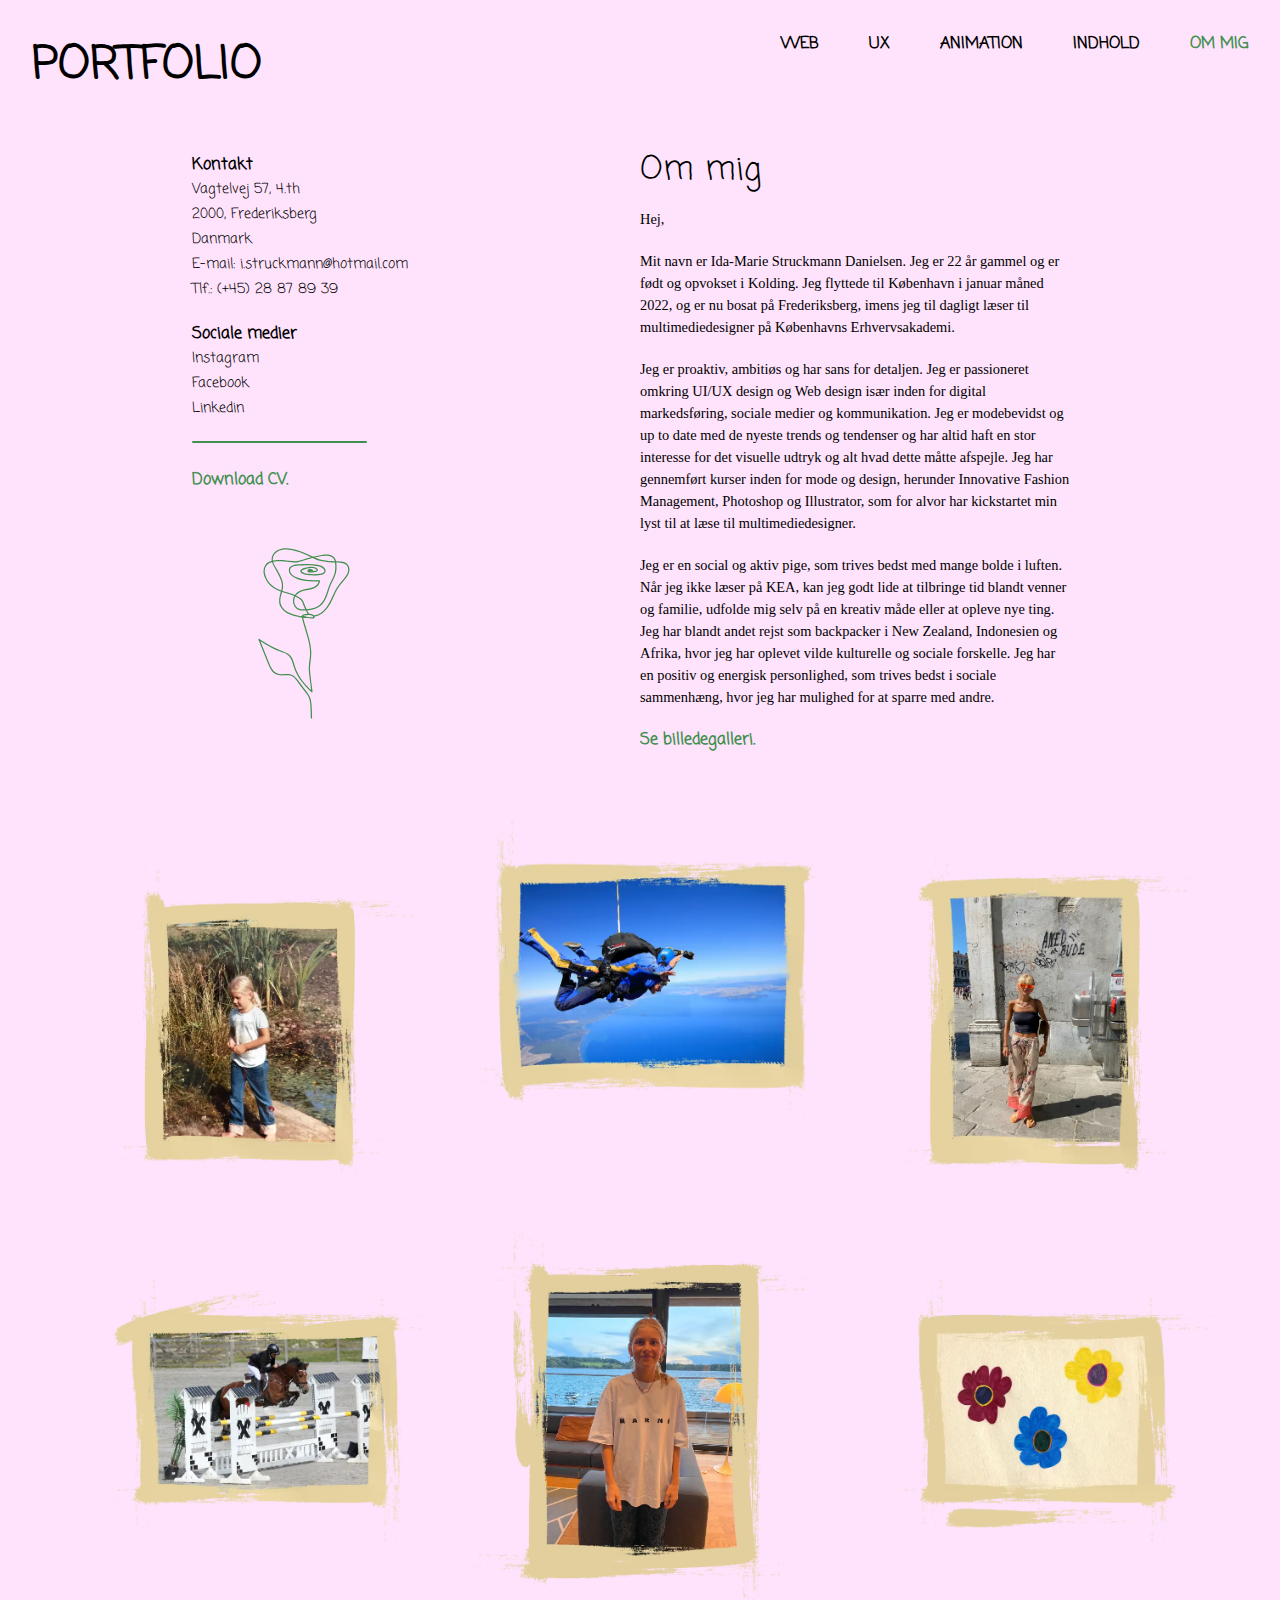
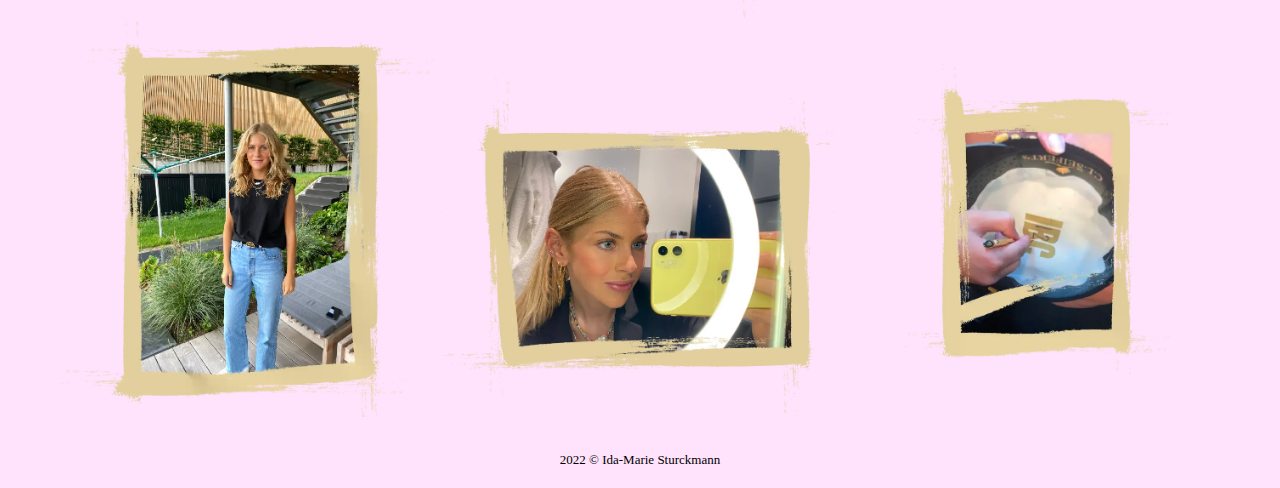
==== commit e6eb0e62: "mandag efter eftermiddag" ====
--- a/about.html
+++ b/about.html
@@ -7,8 +7,6 @@
     <meta name="viewport" content="width=device-width, initial-scale=1.0" />
     <title>Om mig</title>
     <link rel="icon" type="image/svg+xml" href="billeder/favicon.svg" />
-    <link rel="preconnect" href="https://fonts.googleapis.com" />
-    <link rel="preconnect" href="https://fonts.gstatic.com" crossorigin />
     <link href="https://fonts.googleapis.com/css2?family=Bad+Script&family=Coming+Soon&family=Open+Sans:wght@300;400;800&display=swap" rel="stylesheet" />
     <meta name="robots" content="noindex" />
   </head>
@@ -42,6 +40,7 @@
           <p class="sm"><a href="https://www.facebook.com/idastruckmann">Facebook</a></p>
           <p class="sm"><a href="https://www.linkedin.com/in/ida-marie-struckmann-danielsen-393223113/">Linkedin</a></p>
           <div class="line2"></div>
+          <a href="dokumenter/cv-2022.docx"><h3 class="link">Download CV.</h3></a>
           <img class="blomst" src="billeder/blomstsvg.svg" alt="tegnet grøn rose" />
         </div>
         <div class="col">
@@ -56,15 +55,15 @@
       </div>
       <a id="gallery_example">
         <div class="gallery">
-          <img src="billeder/lille.webp" alt="flyver" />
-          <img src="billeder/flyver.webp" alt="flyver" />
-          <img src="billeder/venedig.webp" alt="flyver" />
-          <img src="billeder/hest-1.webp" alt="flyver" />
-          <img src="billeder/marni.webp" alt="flyver" />
-          <img src="billeder/kreativ.webp" alt="flyver" />
-          <img src="billeder/mig-1.webp" alt="flyver" />
-          <img src="billeder/villa.webp" alt="flyver" />
-          <img src="billeder/student.webp" alt="flyver" />
+          <img src="billeder/lille.webp" alt="Ida som lille" />
+          <img src="billeder/flyver.webp" alt="Ida der springer i faldskærm" />
+          <img src="billeder/venedig.webp" alt="Ida i Venedig" />
+          <img src="billeder/hest-1.webp" alt="Ida der rider på en hest" />
+          <img src="billeder/marni.webp" alt="Ida der står indenfor" />
+          <img src="billeder/kreativ.webp" alt="Tegnede blomster" />
+          <img src="billeder/mig-1.webp" alt="Ida der står udenfor" />
+          <img src="billeder/villa.webp" alt="Spejlbillede af Ida" />
+          <img src="billeder/student.webp" alt="Studenterhue" />
         </div>
       </a>
     </main>
--- a/layout.css
+++ b/layout.css
@@ -11,10 +11,6 @@
   src: url(fonts/ComingSoon-Regular.ttf);
 }
 @font-face {
-  font-family: "Bad Script";
-  src: url(fonts/BadScript-Regular.ttf);
-}
-@font-face {
   font-family: "Open Sans";
   src: url(fonts/OpenSans-VariableFont_wdth\wght.ttf);
 }
@@ -25,7 +21,7 @@
 }
 
 h1 {
-  font-family: "Coming Soon", cursive;
+  font-family: "Coming Soon";
   font-size: 2rem;
   line-height: 35px;
   margin-bottom: 20px;
@@ -33,12 +29,12 @@
 }
 h2 {
   margin-top: 10px;
-  font-family: "Coming Soon", cursive;
+  font-family: "Coming Soon";
   font-weight: 800;
   font-size: 1.2rem;
 }
 h3 {
-  font-family: "Coming Soon", cursive;
+  font-family: "Coming Soon";
   font-size: 1rem;
   font-weight: 600;
   margin-top: 20px;
@@ -47,10 +43,10 @@
   font-family: open sans;
   font-size: 0.9rem;
   line-height: 22px;
-  font-family: "Open Sans", sans-serif;
+  font-family: "Open Sans";
 }
 .link {
-  font-family: "Coming Soon", cursive;
+  font-family: "Coming Soon";
   font-size: 1rem;
   font-weight: 700;
   color: var(--secondary-color);
@@ -66,8 +62,12 @@
   color: var(--hover-color);
   font-size: 1.1rem;
 }
+.link:hover {
+  color: var(--hover-color);
+  font-size: 1.1rem;
+}
 img {
-  width: 100%;
+  max-width: 100%;
   height: auto;
   display: block;
 }
@@ -97,7 +97,7 @@
   flex-wrap: wrap;
   justify-content: space-between;
   color: black;
-  font-family: "Coming Soon", cursive;
+  font-family: "Coming Soon";
   font-weight: 800;
 }
 
@@ -164,10 +164,7 @@
 
 /*----------------------------- forside--------------------------- */
 .forside-content {
-  font-family: "Coming Soon", cursive;
-  /* width: 100vw;
-  height: 100vh; */
-  /* background-image: url(flyver.JPG); */
+  font-family: "Coming Soon";
   background-position: 63% 20%;
   background-size: cover;
   padding-top: 400px;
@@ -233,7 +230,6 @@
 
 .web-container p {
   margin-top: 20px;
-  /* max-width: 65ch; */
 }
 
 .web-content img {
@@ -242,11 +238,10 @@
 }
 
 .grid-container-web {
-  /* position: absolute; */
   justify-content: center;
   align-items: center;
   margin-top: 30px;
-  padding-bottom: 70px;
+  padding-bottom: 50px;
   width: 100vw;
   display: grid;
   grid-template-columns: repeat(auto-fill, minmax(300px, 450px));
@@ -254,7 +249,6 @@
 }
 .grid-container-web img {
   width: 400px;
-  /* object-fit: cover; */
   object-position: center;
   border: 5px solid white;
 }
@@ -323,7 +317,7 @@
   justify-content: center;
   align-items: center;
   margin-top: 50px;
-  padding-bottom: 70px;
+  padding-bottom: 50px;
   width: 100vw;
   display: grid;
   grid-template-columns: repeat(auto-fill, minmax(300px, 450px));
@@ -333,7 +327,6 @@
 .grid-container img {
   width: 300px;
   height: 250px;
-  /* object-fit: cover; */
   object-position: center;
   border: 5px solid white;
 }
@@ -351,7 +344,6 @@
 }
 
 .animation-content {
-  /* grid-column: 2/3; */
   margin-bottom: 25px;
 }
 
@@ -542,31 +534,3 @@
 .blomst {
   width: 50%;
 }
-
-/* #blomst_container {
-  width: 20%;
-  aspect-ratio: 4/5;
-  position: absolute;
-  top: 200px;
-  left: 392px;
-}
-#blomst_sprite {
-  background-image: url(billeder/favicon1.svg);
-  background-size: cover;
-  width: 100%;
-  height: 100%;
-}
-.rotation {
-  animation-name: rotation_kf;
-  animation-duration: 25s;
-  animation-iteration-count: infinite;
-  animation-timing-function: linear;
-}
-@keyframes rotation_kf {
-  0% {
-    transform: rotate(0deg);
-  }
-  100% {
-    transform: rotate(360deg);
-  }
-} */
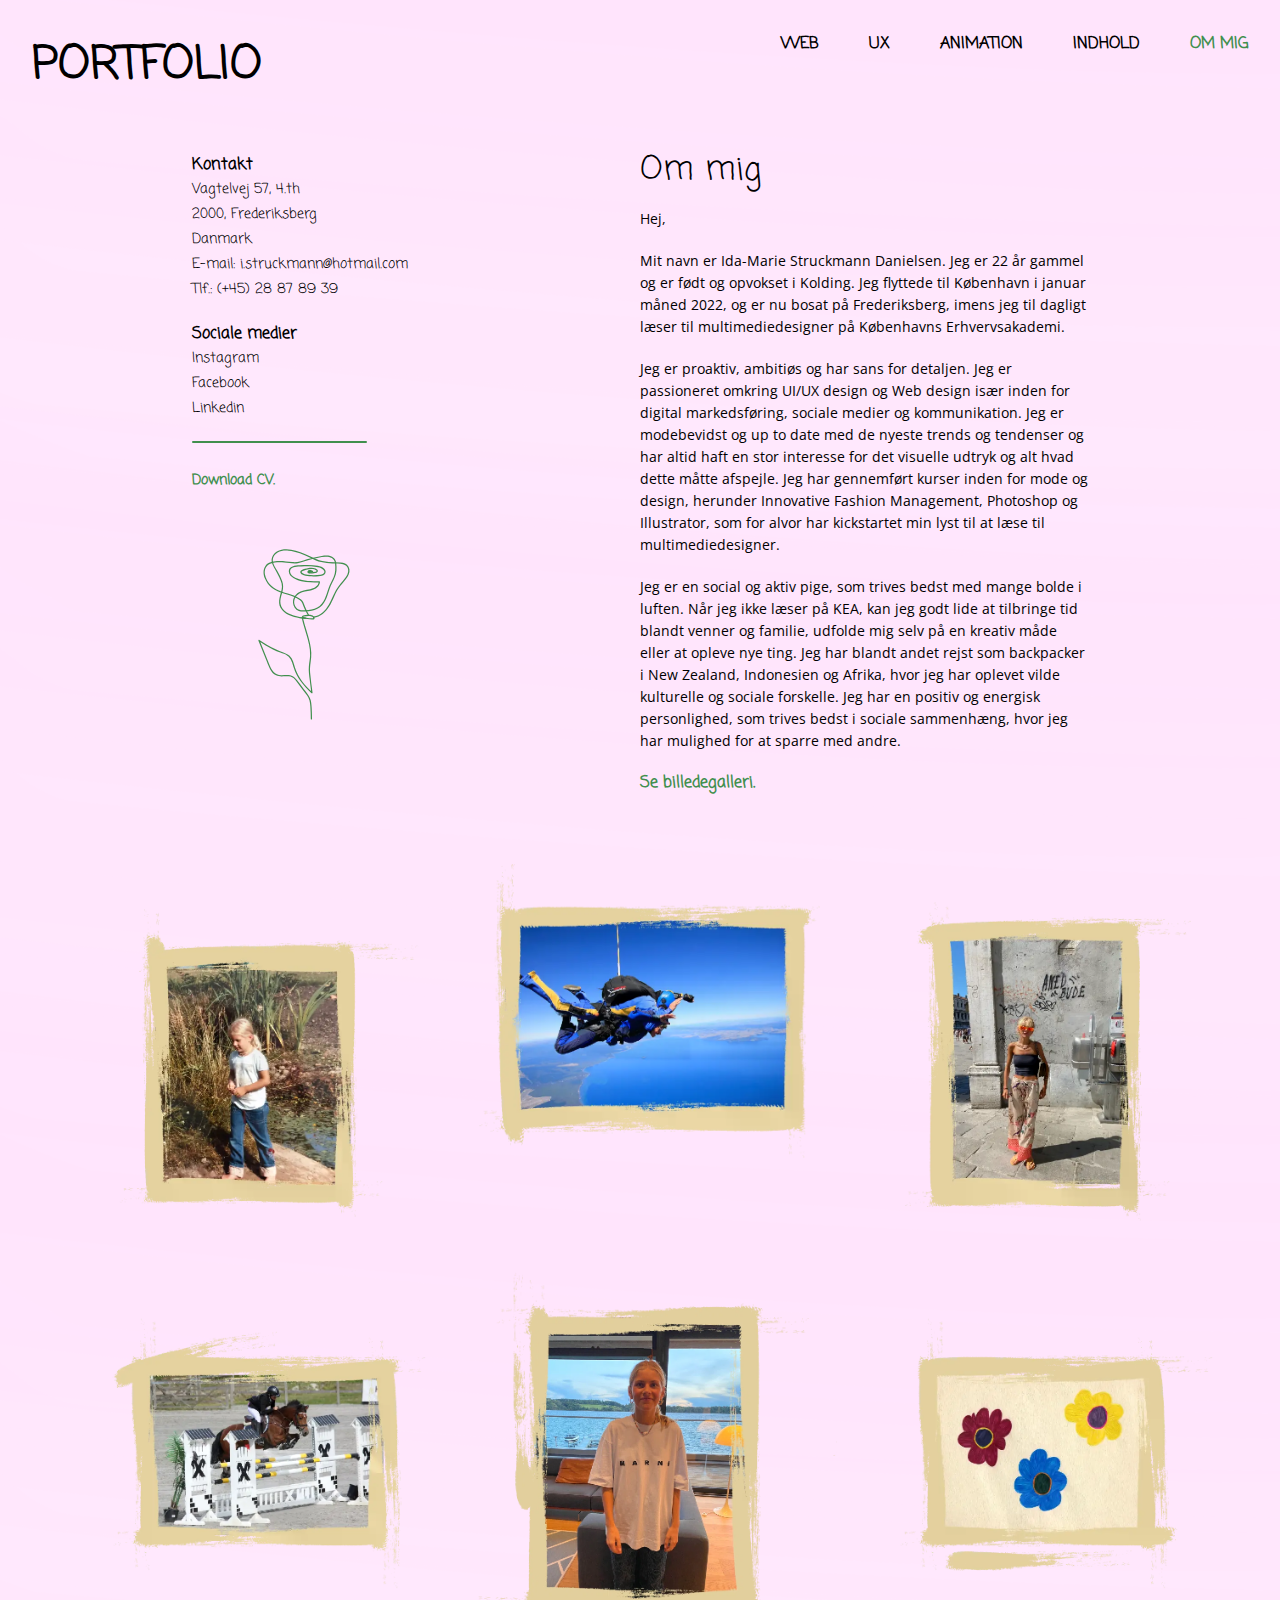
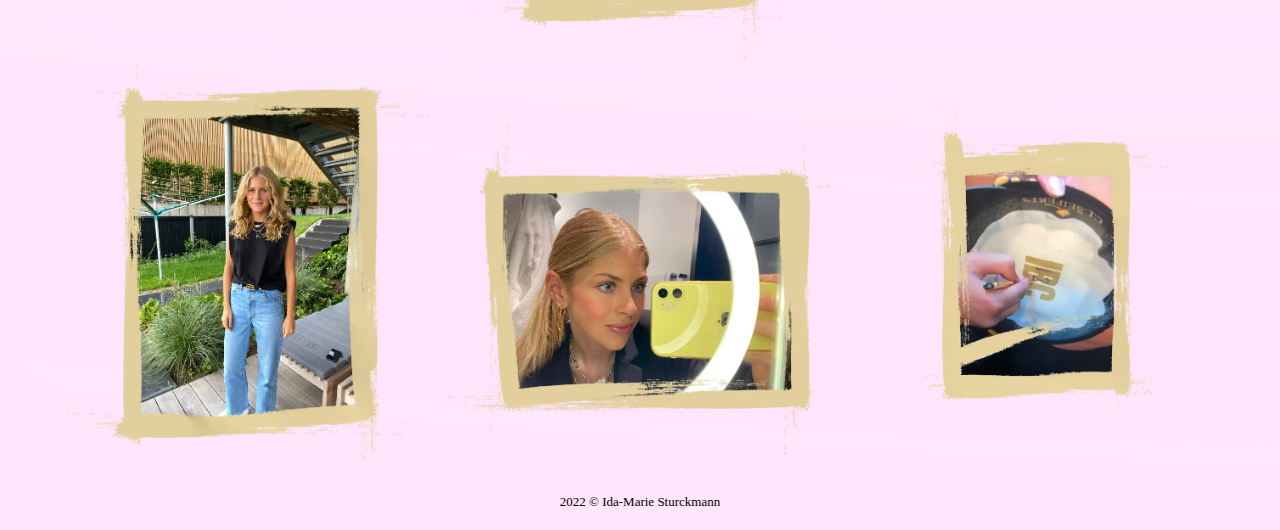
==== commit aa0a254c: "mandag aften2" ====
--- a/about.html
+++ b/about.html
@@ -7,7 +7,9 @@
     <meta name="viewport" content="width=device-width, initial-scale=1.0" />
     <title>Om mig</title>
     <link rel="icon" type="image/svg+xml" href="billeder/favicon.svg" />
-    <link href="https://fonts.googleapis.com/css2?family=Bad+Script&family=Coming+Soon&family=Open+Sans:wght@300;400;800&display=swap" rel="stylesheet" />
+    <link rel="preconnect" href="https://fonts.googleapis.com" />
+    <link rel="preconnect" href="https://fonts.gstatic.com" crossorigin />
+    <link href="https://fonts.googleapis.com/css2?family=Bad+Script&family=Coming+Soon&family=Open+Sans:wght@300&display=swap" rel="stylesheet" />
     <meta name="robots" content="noindex" />
   </head>
   <body class="baggrundsbillede">
@@ -40,7 +42,7 @@
           <p class="sm"><a href="https://www.facebook.com/idastruckmann">Facebook</a></p>
           <p class="sm"><a href="https://www.linkedin.com/in/ida-marie-struckmann-danielsen-393223113/">Linkedin</a></p>
           <div class="line2"></div>
-          <a href="dokumenter/cv-2022.docx"><h3 class="link">Download CV.</h3></a>
+          <a href="dokumenter/cv-2022.docx"><p class="link">Download CV.</p></a>
           <img class="blomst" src="billeder/blomstsvg.svg" alt="tegnet grøn rose" />
         </div>
         <div class="col">
@@ -50,7 +52,7 @@
           <p>Jeg er proaktiv, ambitiøs og har sans for detaljen. Jeg er passioneret omkring UI/UX design og Web design især inden for digital markedsføring, sociale medier og kommunikation. Jeg er modebevidst og up to date med de nyeste trends og tendenser og har altid haft en stor interesse for det visuelle udtryk og alt hvad dette måtte afspejle. Jeg har gennemført kurser inden for mode og design, herunder Innovative Fashion Management, Photoshop og Illustrator, som for alvor har kickstartet min lyst til at læse til multimediedesigner.</p>
           <p>Jeg er en social og aktiv pige, som trives bedst med mange bolde i luften. Når jeg ikke læser på KEA, kan jeg godt lide at tilbringe tid blandt venner og familie, udfolde mig selv på en kreativ måde eller at opleve nye ting. Jeg har blandt andet rejst som backpacker i New Zealand, Indonesien og Afrika, hvor jeg har oplevet vilde kulturelle og sociale forskelle. Jeg har en positiv og energisk personlighed, som trives bedst i sociale sammenhæng, hvor jeg har mulighed for at sparre med andre.</p>
 
-          <a href="#gallery_example"><h3 class="link">Se billedegalleri.</h3></a>
+          <a href="#gallery_example"><p class="link">Se billedegalleri.</p></a>
         </div>
       </div>
       <a id="gallery_example">
--- a/layout.css
+++ b/layout.css
@@ -12,7 +12,7 @@
 }
 @font-face {
   font-family: "Open Sans";
-  src: url(fonts/OpenSans-VariableFont_wdth\wght.ttf);
+  src: url(fonts/OpenSans-Regular.ttf);
 }
 html {
   --primary-color: #ffe3fc;
@@ -137,13 +137,21 @@
 /* ------------baggrunde-------------------- */
 .forsidebillede {
   /* background-color: #ffd1fa; */
-  background-image: url(billeder/SVG/nyforsidebillede2.svg);
+  background-image: url(billeder/SVG/nyforsidebillede3.svg);
   background-size: cover;
   background-position: 50% 20%;
 }
+
+@media (max-width: 800px) {
+  .forsidebillede {
+    background-image: url(billeder/SVG/nyforsidebillede4.svg);
+    background-size: cover;
+    background-position: 55% 20%;
+  }
+}
 .baggrundsbillede {
-  background-color: var(--primary-color);
-  /* background-image: url(billeder/nybaggrund2.webp); */
+  /* background-color: var(--primary-color); */
+  background-image: url(billeder/SVG/almbaggrund.svg);
   background-size: cover;
 }
 
@@ -325,8 +333,8 @@
   row-gap: 30px;
 }
 .grid-container img {
-  width: 300px;
-  height: 250px;
+  width: 340px;
+  height: 190px;
   object-position: center;
   border: 5px solid white;
 }
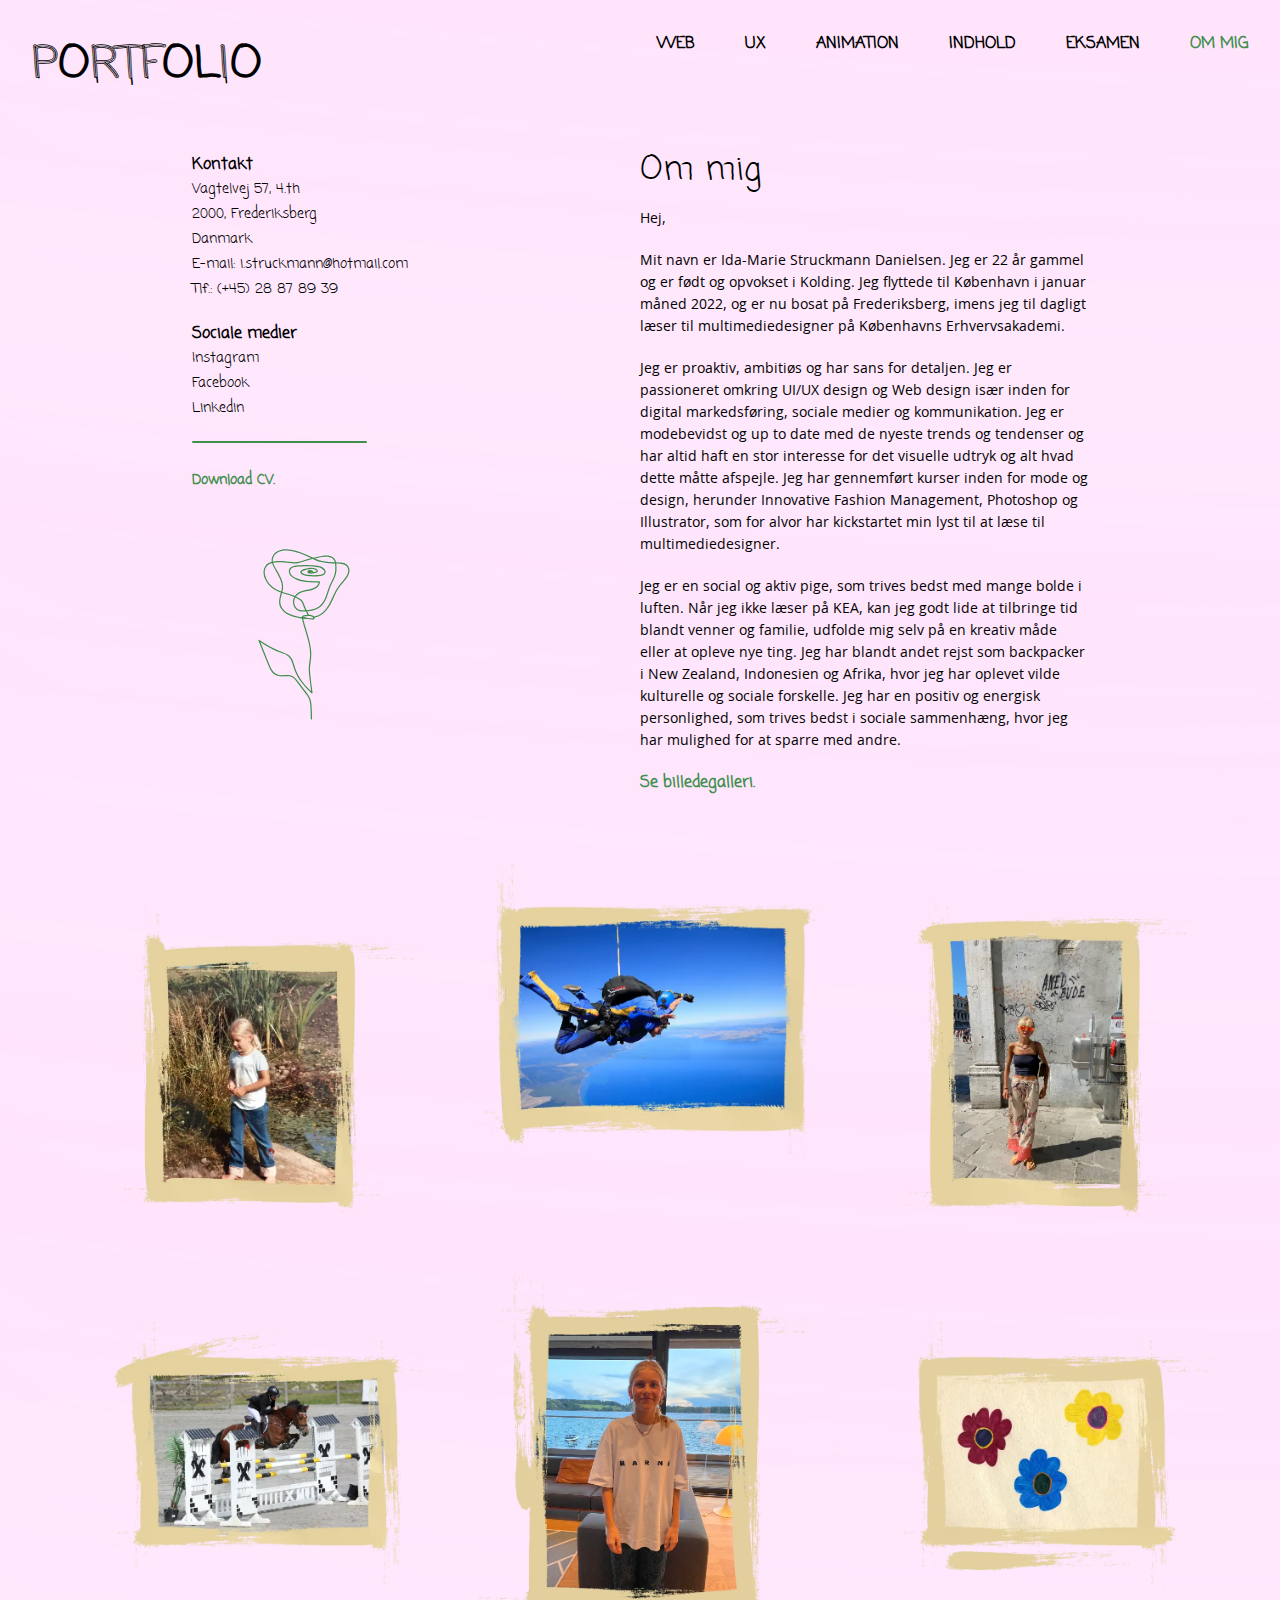
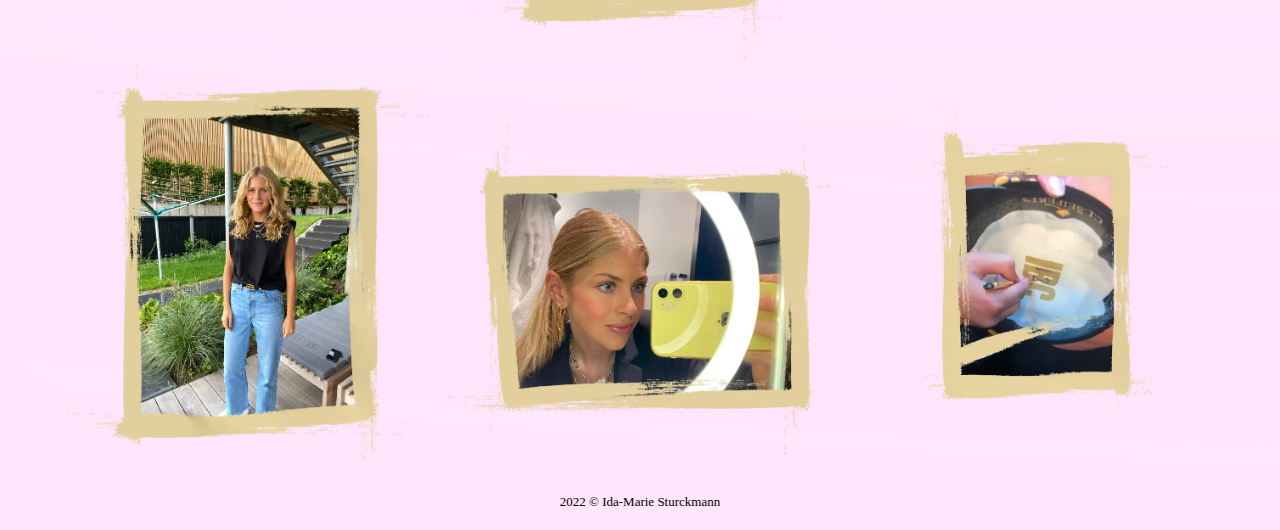
==== commit 9f2fd4ac: "ekstra side" ====
--- a/about.html
+++ b/about.html
@@ -24,6 +24,7 @@
           <li><a href="ux.html">UX</a></li>
           <li><a href="animation.html">ANIMATION</a></li>
           <li><a href="indhold.html">INDHOLD</a></li>
+          <li><a href="portfolio.html">EKSAMEN</a></li>
           <li class="about"><a href="about.html">OM MIG</a></li>
         </ul>
       </nav>
--- a/layout.css
+++ b/layout.css
@@ -8,11 +8,11 @@
 }
 @font-face {
   font-family: "Coming Soon";
-  src: url(fonts/ComingSoon-Regular.ttf);
+  src: url(fonts/comingsoon-regular-webfont.woff2) format(woff2);
 }
 @font-face {
   font-family: "Open Sans";
-  src: url(fonts/OpenSans-Regular.ttf);
+  src: url(fonts/opensans-variablefont_wdthwght-webfont.woff2) format(woff2);
 }
 html {
   --primary-color: #ffe3fc;
@@ -28,10 +28,10 @@
   margin-top: 20px;
 }
 h2 {
-  margin-top: 10px;
   font-family: "Coming Soon";
   font-weight: 800;
   font-size: 1.2rem;
+  margin-top: 20px;
 }
 h3 {
   font-family: "Coming Soon";
@@ -40,10 +40,9 @@
   margin-top: 20px;
 }
 p {
-  font-family: open sans;
+  font-family: "Open Sans";
   font-size: 0.9rem;
   line-height: 22px;
-  font-family: "Open Sans";
 }
 .link {
   font-family: "Coming Soon";
@@ -136,7 +135,6 @@
 
 /* ------------baggrunde-------------------- */
 .forsidebillede {
-  /* background-color: #ffd1fa; */
   background-image: url(billeder/SVG/nyforsidebillede3.svg);
   background-size: cover;
   background-position: 50% 20%;
@@ -146,7 +144,7 @@
   .forsidebillede {
     background-image: url(billeder/SVG/nyforsidebillede4.svg);
     background-size: cover;
-    background-position: 55% 20%;
+    background-position: 54% 20%;
   }
 }
 .baggrundsbillede {
@@ -226,7 +224,7 @@
 }
 
 /*----------------------------- web side --------------------------- */
-.web-container {
+/* .web-container {
   display: grid;
   grid-template-columns: 1fr 2fr 1.2fr;
   gap: 50px;
@@ -254,14 +252,14 @@
   display: grid;
   grid-template-columns: repeat(auto-fill, minmax(300px, 450px));
   row-gap: 30px;
+  column-gap: 30px;
 }
 .grid-container-web img {
-  width: 400px;
   object-position: center;
   border: 5px solid white;
 }
 
-@media (max-width: 700px) {
+@media (max-width: 750px) {
   .web-container {
     grid-template-columns: 1fr;
     line-height: 25px;
@@ -271,17 +269,76 @@
   .web-content {
     grid-column: unset;
   }
-}
-
-/*----------------------- UX galleri ------------------- */
-
-.ux_container {
+} */
+
+.web-container {
   display: grid;
   grid-template-columns: 1fr 1fr;
   gap: 30px;
   padding: 0px 100px 0px 95px;
   margin-left: 80px;
 }
+.web-container h1 {
+  margin-bottom: -30px;
+}
+.web-content4 h2 {
+  margin-bottom: -15px;
+}
+.web-content {
+  margin-bottom: 25px;
+}
+.web-container p {
+  margin-top: 20px;
+  max-width: 65ch;
+}
+.web-container img {
+  margin-top: 25px;
+  border: 5px solid white;
+}
+@media (max-width: 950px) {
+  .web-container {
+    display: grid;
+    grid-template-columns: 1fr 1fr;
+    line-height: 25px;
+    margin-left: -50px;
+  }
+  .web-container p {
+    margin-top: 10px;
+  }
+}
+
+@media (max-width: 750px) {
+  .web-container {
+    display: grid;
+    grid-template-columns: 1fr;
+    line-height: 25px;
+    margin-left: 0px;
+    padding: 0px 50px 0px 50px;
+  }
+  .web-content1 h1 {
+    margin-bottom: -50px;
+  }
+  .web-container p {
+    margin-top: 10px;
+    max-width: 60ch;
+  }
+  .web-content4 {
+    margin-top: -20px;
+  }
+  .web-content4 h2 {
+    margin-bottom: 0px;
+  }
+}
+
+/*----------------------- UX galleri ------------------- */
+
+.ux_container {
+  display: grid;
+  grid-template-columns: 1fr 1fr;
+  gap: 30px;
+  padding: 0px 100px 0px 95px;
+  margin-left: 80px;
+}
 
 .ux_container h1 {
   margin-bottom: -30px;
@@ -291,19 +348,33 @@
   margin-top: 20px;
   max-width: 60ch;
 }
+
+.lilleblomst {
+  min-width: 30%;
+  max-width: 35%;
+  transform: rotate(30deg);
+  margin-left: 190px;
+}
+
 @media (max-width: 950px) {
   .ux_container {
     display: grid;
     grid-template-columns: 1fr 1fr;
     line-height: 25px;
-    margin-left: 10px;
+    margin-left: -50px;
   }
   .ux_container p {
     margin-top: 10px;
   }
-}
-
-@media (max-width: 700px) {
+  .kloever {
+    max-width: 60%;
+    transform: rotate(0deg);
+    margin-left: 15px;
+    margin-top: 50px;
+  }
+}
+
+@media (max-width: 750px) {
   .ux_container {
     display: grid;
     grid-template-columns: 1fr;
@@ -319,7 +390,17 @@
   .item4 {
     margin-top: -20px;
   }
-}
+  .kloever {
+    max-width: 20%;
+    transform: rotate(0deg);
+    margin-left: 200px;
+    margin-top: -75px;
+  }
+  .item1 h1 {
+    margin-bottom: -50px;
+  }
+}
+
 /* billeder UX */
 .grid-container {
   justify-content: center;
@@ -355,6 +436,9 @@
   margin-bottom: 25px;
 }
 
+.animation-content4 h2 {
+  margin-bottom: -15px;
+}
 .animation-container p {
   margin-top: 20px;
   max-width: 65ch;
@@ -368,14 +452,14 @@
     display: grid;
     grid-template-columns: 1fr 1fr;
     line-height: 25px;
-    margin-left: 10px;
+    margin-left: -50px;
   }
   .animation-container p {
     margin-top: 10px;
   }
 }
 
-@media (max-width: 700px) {
+@media (max-width: 750px) {
   .animation-container {
     display: grid;
     grid-template-columns: 1fr;
@@ -389,6 +473,12 @@
   }
   .animation-content4 {
     margin-top: -20px;
+  }
+  .animation-content4 h2 {
+    margin-bottom: 0px;
+  }
+  .animation-content1 h1 {
+    margin-bottom: -50px;
   }
 }
 
@@ -415,7 +505,7 @@
     display: grid;
     grid-template-columns: 1fr 1fr;
     line-height: 25px;
-    margin-left: 10px;
+    margin-left: -50px;
   }
   .indhold_container p {
     margin-top: 10px;
@@ -423,7 +513,7 @@
   }
 }
 /* mobil version */
-@media (max-width: 700px) {
+@media (max-width: 750px) {
   .indhold_container {
     display: grid;
     grid-template-columns: 1fr;
@@ -438,7 +528,11 @@
   .grid4 {
     margin-top: -20px;
   }
-}
+  .grid1 h1 {
+    margin-bottom: -50px;
+  }
+}
+/* galleri */
 .grid-container-indhold {
   display: grid;
   grid-template-columns: 1fr 1fr;
@@ -460,6 +554,72 @@
     margin: 0px;
     padding: 50px;
     gap: 30px;
+  }
+}
+
+/*----------------------- portfolio side  ------------------- */
+.portfolio-container {
+  display: grid;
+  grid-template-columns: 1fr 1fr;
+  gap: 30px;
+  padding: 0px 100px 0px 95px;
+  margin-left: 80px;
+}
+.portfolio-container h1 {
+  margin-bottom: -30px;
+}
+.portfolio-content4 h2 {
+  margin-bottom: -15px;
+}
+.portfolio-content {
+  margin-bottom: 25px;
+}
+.portfolio-container p {
+  margin-top: 20px;
+  max-width: 65ch;
+}
+.portfolio-content4 img {
+  margin-top: 25px;
+  border: 5px solid white;
+}
+.kloever {
+  min-width: 30%;
+  max-width: 35%;
+  transform: rotate(-30deg);
+}
+
+@media (max-width: 950px) {
+  .portfolio-container {
+    display: grid;
+    grid-template-columns: 1fr 1fr;
+    line-height: 25px;
+    margin-left: -50px;
+  }
+  .portfolio-container p {
+    margin-top: 10px;
+  }
+}
+
+@media (max-width: 750px) {
+  .portfolio-container {
+    display: grid;
+    grid-template-columns: 1fr;
+    line-height: 25px;
+    margin-left: 0px;
+    padding: 0px 50px 0px 50px;
+  }
+  .portfolio-container p {
+    margin-top: 10px;
+    max-width: 60ch;
+  }
+  .portfolio-content4 h2 {
+    margin-bottom: 0px;
+  }
+  .portfolio-content1 h1 {
+    margin-bottom: -50px;
+  }
+  .kloever {
+    display: none;
   }
 }
 
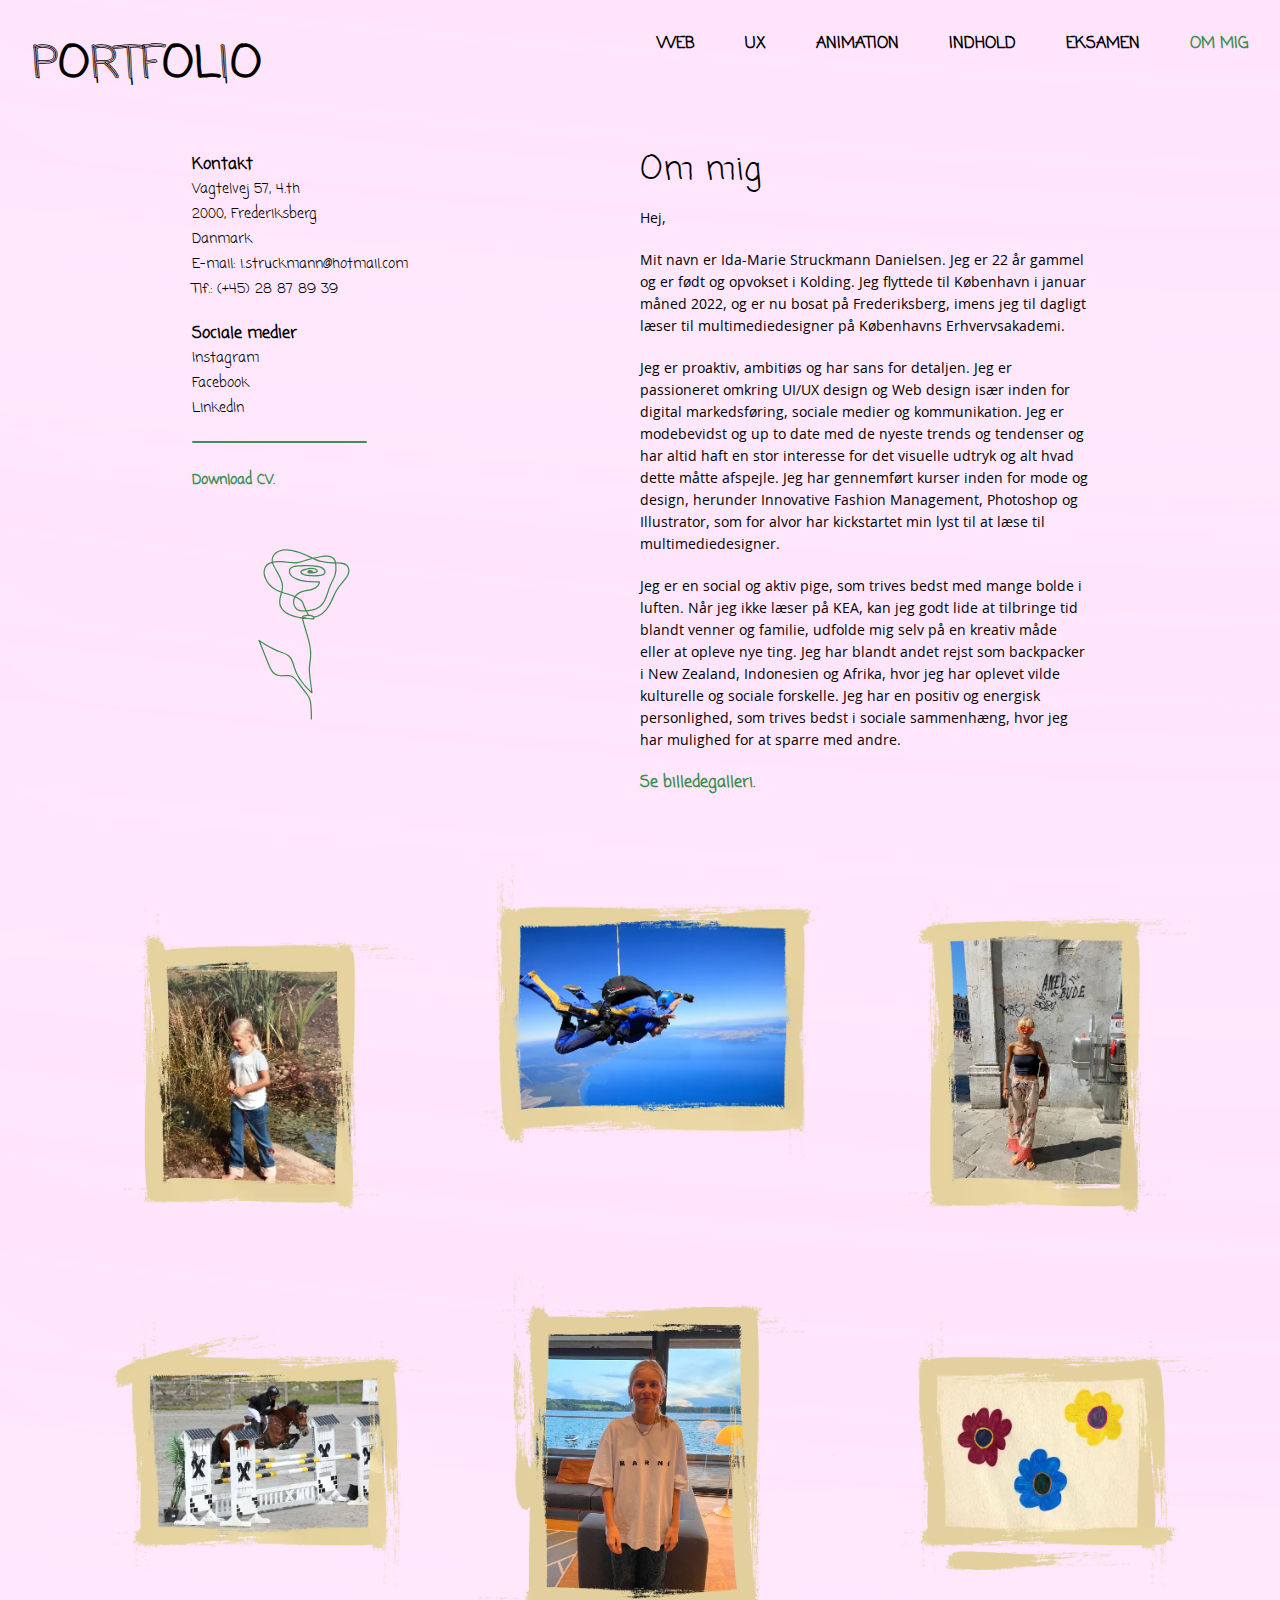
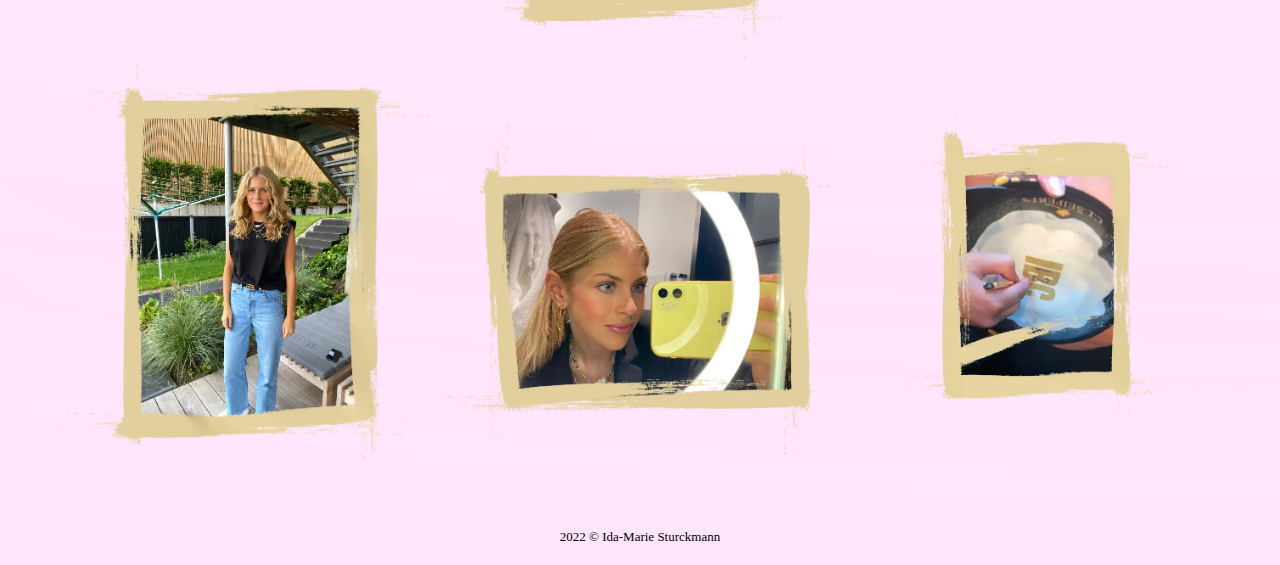
==== commit 3e09d36f: "tirsdag aften" ====
--- a/about.html
+++ b/about.html
@@ -30,7 +30,7 @@
       </nav>
     </header>
     <main>
-      <div class="about_content">
+      <div class="about-content">
         <div class="about-col">
           <h3>Kontakt</h3>
           <p>Vagtelvej 57, 4.th</p>
@@ -41,7 +41,7 @@
           <h3>Sociale medier</h3>
           <p class="sm"><a href="https://www.instagram.com/struckmann123/">Instagram</a></p>
           <p class="sm"><a href="https://www.facebook.com/idastruckmann">Facebook</a></p>
-          <p class="sm"><a href="https://www.linkedin.com/in/ida-marie-struckmann-danielsen-393223113/">Linkedin</a></p>
+          <p class="sm"><a href="https://www.linkedin.com/in/ida-marie-struckmann-danielsen-393223113/">LinkedIn</a></p>
           <div class="line2"></div>
           <a href="dokumenter/cv-2022.docx"><p class="link">Download CV.</p></a>
           <img class="blomst" src="billeder/blomstsvg.svg" alt="tegnet grøn rose" />
--- a/layout.css
+++ b/layout.css
@@ -16,7 +16,7 @@
 }
 html {
   --primary-color: #ffe3fc;
-  --secondary-color: #418f4e;
+  --green-color: #418f4e;
   --hover-color: #ff8c00;
 }
 
@@ -48,10 +48,10 @@
   font-family: "Coming Soon";
   font-size: 1rem;
   font-weight: 700;
-  color: var(--secondary-color);
+  color: var(--green-color);
 }
 .line2 {
-  background: var(--secondary-color);
+  background: var(--green-color);
   margin: 20px 0px 25px;
   width: 175px;
   height: 2px;
@@ -90,7 +90,6 @@
 
 .banner {
   padding: 2rem;
-
   /* 1. Få elementerne til at stå ved siden af hinanden og brug justify-content til at skubbe dem væk fra hinanden */
   display: flex;
   flex-wrap: wrap;
@@ -148,7 +147,6 @@
   }
 }
 .baggrundsbillede {
-  /* background-color: var(--primary-color); */
   background-image: url(billeder/SVG/almbaggrund.svg);
   background-size: cover;
 }
@@ -186,16 +184,17 @@
 .line {
   width: 150px;
   height: 3px;
-  background: var(--secondary-color);
+  background: var(--green-color);
   margin: 14px 0px 14px;
   border-radius: 3px;
 }
 .forside-content h2 {
+  /* Represents in percentage the smaller of vw and vh. */
   font-size: 7vmin;
 }
 .about {
   border-radius: 30px;
-  color: var(--secondary-color);
+  color: var(--green-color);
   font-weight: bolder;
 }
 
@@ -215,7 +214,7 @@
   .main-menu.shown ul {
     /* Vis menu-listen, når klassen ".shown" er til stede */
     gap: 5px;
-    border-top: 2px solid var(--secondary-color);
+    border-top: 2px solid var(--green-color);
     padding-top: 1rem;
     display: flex;
     flex: 1 1 100%;
@@ -224,52 +223,6 @@
 }
 
 /*----------------------------- web side --------------------------- */
-/* .web-container {
-  display: grid;
-  grid-template-columns: 1fr 2fr 1.2fr;
-  gap: 50px;
-}
-
-.web-content {
-  grid-column: 2/3;
-}
-
-.web-container p {
-  margin-top: 20px;
-}
-
-.web-content img {
-  border: 7px solid white;
-  margin-top: 30px;
-}
-
-.grid-container-web {
-  justify-content: center;
-  align-items: center;
-  margin-top: 30px;
-  padding-bottom: 50px;
-  width: 100vw;
-  display: grid;
-  grid-template-columns: repeat(auto-fill, minmax(300px, 450px));
-  row-gap: 30px;
-  column-gap: 30px;
-}
-.grid-container-web img {
-  object-position: center;
-  border: 5px solid white;
-}
-
-@media (max-width: 750px) {
-  .web-container {
-    grid-template-columns: 1fr;
-    line-height: 25px;
-    margin-left: 0px;
-    padding: 0px 50px 0px 50px;
-  }
-  .web-content {
-    grid-column: unset;
-  }
-} */
 
 .web-container {
   display: grid;
@@ -295,6 +248,7 @@
   margin-top: 25px;
   border: 5px solid white;
 }
+/* ipad version */
 @media (max-width: 950px) {
   .web-container {
     display: grid;
@@ -306,7 +260,7 @@
     margin-top: 10px;
   }
 }
-
+/* mobil version */
 @media (max-width: 750px) {
   .web-container {
     display: grid;
@@ -330,9 +284,9 @@
   }
 }
 
-/*----------------------- UX galleri ------------------- */
-
-.ux_container {
+/*----------------------- UX side ------------------- */
+/* tekst */
+.ux-container {
   display: grid;
   grid-template-columns: 1fr 1fr;
   gap: 30px;
@@ -340,11 +294,11 @@
   margin-left: 80px;
 }
 
-.ux_container h1 {
+.ux-container h1 {
   margin-bottom: -30px;
 }
 
-.ux_container p {
+.ux-container p {
   margin-top: 20px;
   max-width: 60ch;
 }
@@ -355,15 +309,15 @@
   transform: rotate(30deg);
   margin-left: 190px;
 }
-
+/* ipad version */
 @media (max-width: 950px) {
-  .ux_container {
+  .ux-container {
     display: grid;
     grid-template-columns: 1fr 1fr;
     line-height: 25px;
     margin-left: -50px;
   }
-  .ux_container p {
+  .ux-container p {
     margin-top: 10px;
   }
   .kloever {
@@ -373,21 +327,21 @@
     margin-top: 50px;
   }
 }
-
+/* mobil version */
 @media (max-width: 750px) {
-  .ux_container {
+  .ux-container {
     display: grid;
     grid-template-columns: 1fr;
     line-height: 25px;
     margin-left: 0px;
     padding: 0px 50px 0px 50px;
   }
-  .ux_container p {
+  .ux-container p {
     margin-top: 10px;
     margin-top: 10px;
     max-width: 60ch;
   }
-  .item4 {
+  .ux-content4 {
     margin-top: -20px;
   }
   .kloever {
@@ -396,12 +350,12 @@
     margin-left: 200px;
     margin-top: -75px;
   }
-  .item1 h1 {
+  .ux-content1 h1 {
     margin-bottom: -50px;
   }
 }
 
-/* billeder UX */
+/* galleri UX */
 .grid-container {
   justify-content: center;
   align-items: center;
@@ -415,12 +369,13 @@
 }
 .grid-container img {
   width: 340px;
-  height: 190px;
+  height: 220px;
   object-position: center;
   border: 5px solid white;
 }
 
 /*----------------------- animation side  ------------------- */
+
 .animation-container {
   display: grid;
   grid-template-columns: 1fr 1fr;
@@ -447,6 +402,7 @@
   margin-top: 25px;
   border: 5px solid white;
 }
+/* ipad version */
 @media (max-width: 950px) {
   .animation-container {
     display: grid;
@@ -458,7 +414,7 @@
     margin-top: 10px;
   }
 }
-
+/* mobil version */
 @media (max-width: 750px) {
   .animation-container {
     display: grid;
@@ -483,7 +439,7 @@
 }
 
 /*------------------------------ indhold  ------------------------- */
-.indhold_container {
+.indhold-container {
   display: grid;
   grid-template-columns: 1fr 1fr;
   gap: 30px;
@@ -491,49 +447,49 @@
   margin-left: 80px;
 }
 
-.indhold_container h1 {
+.indhold-container h1 {
   margin-bottom: -30px;
 }
 
-.indhold_container p {
+.indhold-container p {
   margin-top: 20px;
   max-width: 60ch;
 }
-/* ipad */
+/* ipad version */
 @media (max-width: 950px) {
-  .indhold_container {
+  .indhold-container {
     display: grid;
     grid-template-columns: 1fr 1fr;
     line-height: 25px;
     margin-left: -50px;
   }
-  .indhold_container p {
+  .indhold-container p {
     margin-top: 10px;
     margin-top: 10px;
   }
 }
 /* mobil version */
 @media (max-width: 750px) {
-  .indhold_container {
+  .indhold-container {
     display: grid;
     grid-template-columns: 1fr;
     line-height: 25px;
     margin-left: 0px;
     padding: 0px 50px 0px 50px;
   }
-  .indhold_container p {
+  .indhold-container p {
     margin-top: 10px;
     max-width: 60ch;
   }
-  .grid4 {
+  .indhold-content4 {
     margin-top: -20px;
   }
-  .grid1 h1 {
+  .indhold-content1 h1 {
     margin-bottom: -50px;
   }
 }
 /* galleri */
-.grid-container-indhold {
+.billede-container-indhold {
   display: grid;
   grid-template-columns: 1fr 1fr;
   gap: 30px;
@@ -541,14 +497,14 @@
   margin-left: 80px;
   margin-top: 50px;
 }
-.grid-container-indhold img {
+.billede-container-indhold img {
   min-width: 300px;
   object-position: center;
   border: 5px solid white;
 }
 
 @media (max-width: 950px) {
-  .grid-container-indhold {
+  .billede-container-indhold {
     display: grid;
     grid-template-columns: 1fr;
     margin: 0px;
@@ -587,7 +543,7 @@
   max-width: 35%;
   transform: rotate(-30deg);
 }
-
+/* ipad version */
 @media (max-width: 950px) {
   .portfolio-container {
     display: grid;
@@ -598,8 +554,11 @@
   .portfolio-container p {
     margin-top: 10px;
   }
-}
-
+  .kloever {
+    display: none;
+  }
+}
+/* mobil version */
 @media (max-width: 750px) {
   .portfolio-container {
     display: grid;
@@ -612,8 +571,8 @@
     margin-top: 10px;
     max-width: 60ch;
   }
-  .portfolio-content4 h2 {
-    margin-bottom: 0px;
+  .portfolio-content4 p {
+    margin-top: -10px;
   }
   .portfolio-content1 h1 {
     margin-bottom: -50px;
@@ -624,16 +583,18 @@
 }
 
 /*----------------------------- om mig --------------------------- */
-
-.about_content {
+.blomst {
+  width: 50%;
+}
+
+.about-content {
   display: grid;
   grid-template-columns: 1fr 1fr;
   max-width: 70%;
   margin: 0 auto;
-  /* margin: 20px 500px 20px 400px; */
-}
-
-.about_content p {
+}
+
+.about-content p {
   max-width: 60ch;
   margin-bottom: 20px;
 }
@@ -647,7 +608,7 @@
 
 /* om mig øverste tekst */
 @media (max-width: 800px) {
-  .about_content {
+  .about-content {
     display: grid;
     grid-template-columns: 1fr;
     gap: 1.5rem;
@@ -655,11 +616,11 @@
   .about_grid {
     grid-column: 2/3;
   }
-  .about_content h1 {
+  .about-content h1 {
     font-size: 1.8rem;
     font-weight: 600;
   }
-  .about_content p {
+  .about-content p {
     font-size: 1rem;
     line-height: 25px;
   }
@@ -678,7 +639,6 @@
 .gallery > img {
   width: 100%;
   height: auto;
-  /* object-fit: cover; */
 }
 
 /* billede galleri - alt under 800px */
@@ -692,13 +652,9 @@
 /*------------------------------ footer  ------------------------- */
 footer {
   padding: 20px 0;
-  margin-top: 15px;
+  margin-top: 50px;
   text-align: center;
   font-size: 13px;
   color: rgb(0, 0, 0);
   margin-bottom: 0;
 }
-
-.blomst {
-  width: 50%;
-}
